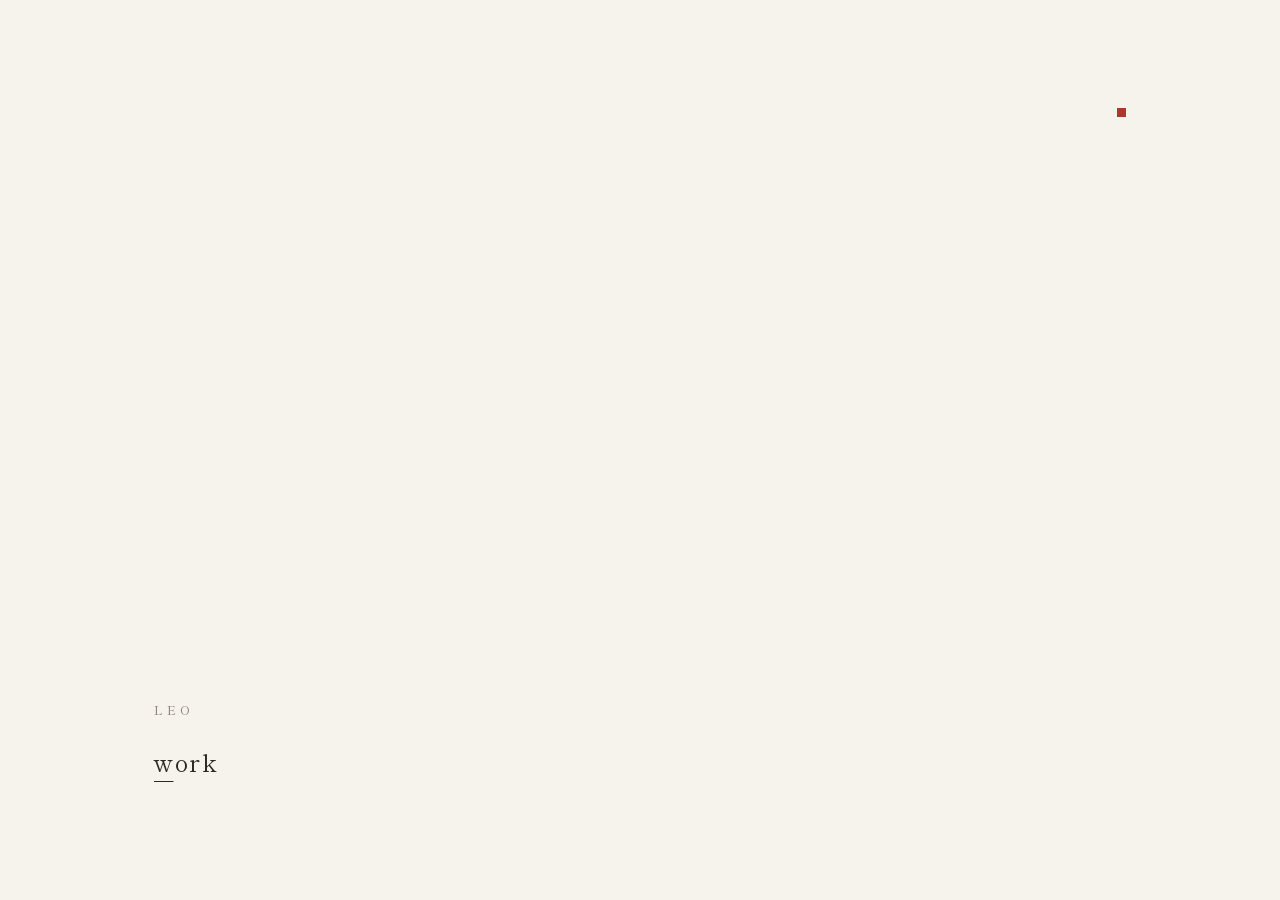
==== index.html @ c6b6a1c6 "Add static index.html for GitHub Pages Plain, standalone version of the homepage design (Main.dc.htm" ====
<!doctype html>
<html lang="en">
<head>
<meta charset="utf-8">
<meta name="viewport" content="width=device-width, initial-scale=1">
<title>leo</title>
<link rel="stylesheet" href="https://fonts.googleapis.com/css2?family=Shippori+Mincho:wght@400;500&display=swap">
<style>
  html, body { margin: 0; height: 100%; }
  body { background: #f6f3ec; color: #2c2925; font-family: 'Shippori Mincho', 'Hiragino Mincho ProN', 'Yu Mincho', Georgia, 'Times New Roman', serif; -webkit-font-smoothing: antialiased; text-rendering: optimizeLegibility; }
  a { color: #2c2925; text-decoration: none; }
  a:hover { color: #a9392c; }
  @keyframes reveal { from { opacity: 0; transform: translateY(8px); } to { opacity: 1; transform: none; } }
  .reveal { animation: reveal 1.8s cubic-bezier(0.2, 0.6, 0.2, 1) both; }
  .reveal-late { animation-delay: 0.5s; }
  .link { position: relative; }
  .link::after { content: ""; position: absolute; left: 0; bottom: -8px; height: 1px; width: 100%; background: currentColor; transform-origin: left; transform: scaleX(0.3); transition: transform 0.9s cubic-bezier(0.2, 0.6, 0.2, 1); }
  .link:hover::after { transform: scaleX(1); }
  @media (prefers-reduced-motion: reduce) { .reveal, .reveal-late { animation: none; } .link::after { transition: none; } }
</style>
</head>
<body>
<div style="position: relative; min-height: 100vh; box-sizing: border-box; display: flex; flex-direction: column; justify-content: flex-end; padding: 0 0 14vh 12vw; background: #f6f3ec;">
  <div class="reveal" style="position: absolute; top: 12vh; right: 12vw; width: 9px; height: 9px; background: #a9392c;"></div>
  <div class="reveal reveal-late" style="display: flex; flex-direction: column; gap: 32px; align-items: flex-start;">
    <p style="margin: 0; font-size: 12px; font-weight: 500; letter-spacing: 0.36em; text-transform: uppercase; color: #8d877d;">leo</p>
    <a class="link" href="https://www.linkedin.com/in/iamleandro-de-paula/" style="font-size: 24px; font-weight: 400; letter-spacing: 0.08em; line-height: 1; display: inline-block; color: #2c2925;">work</a>
  </div>
</div>
</body>
</html>
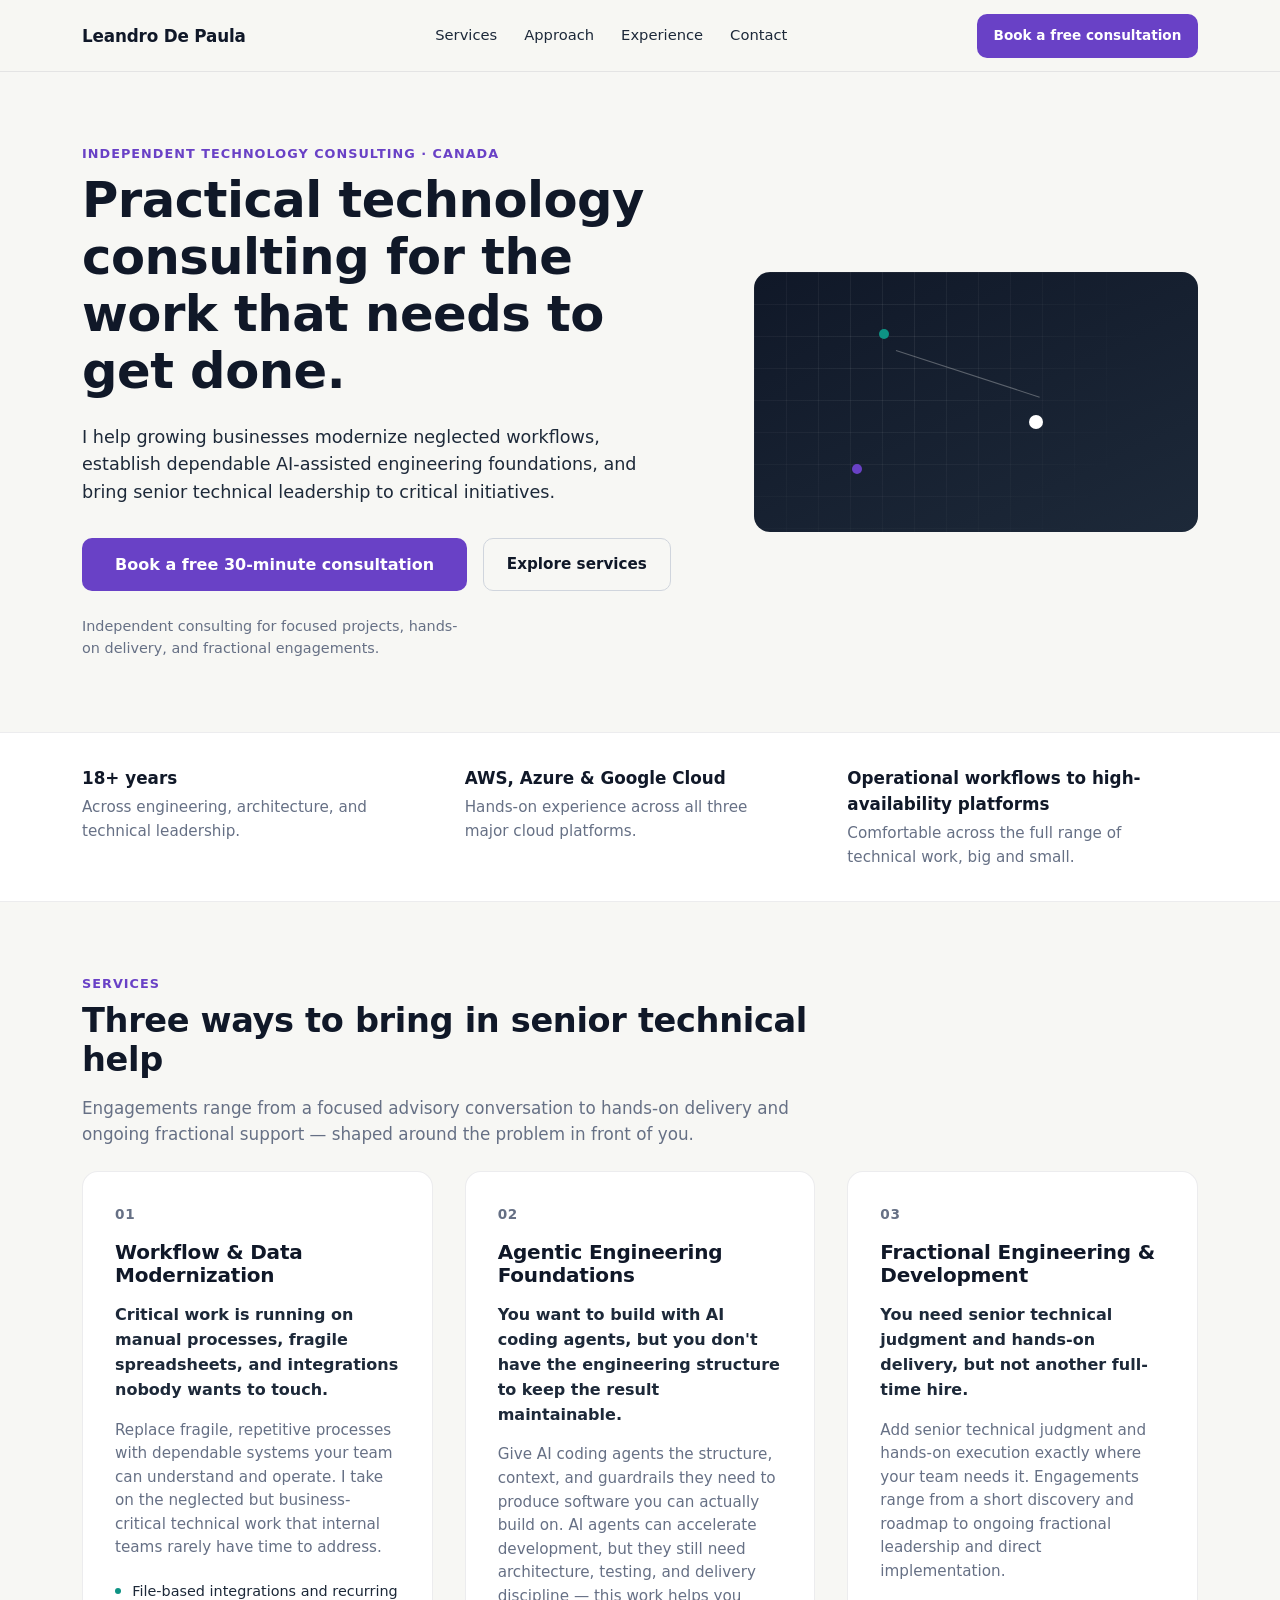
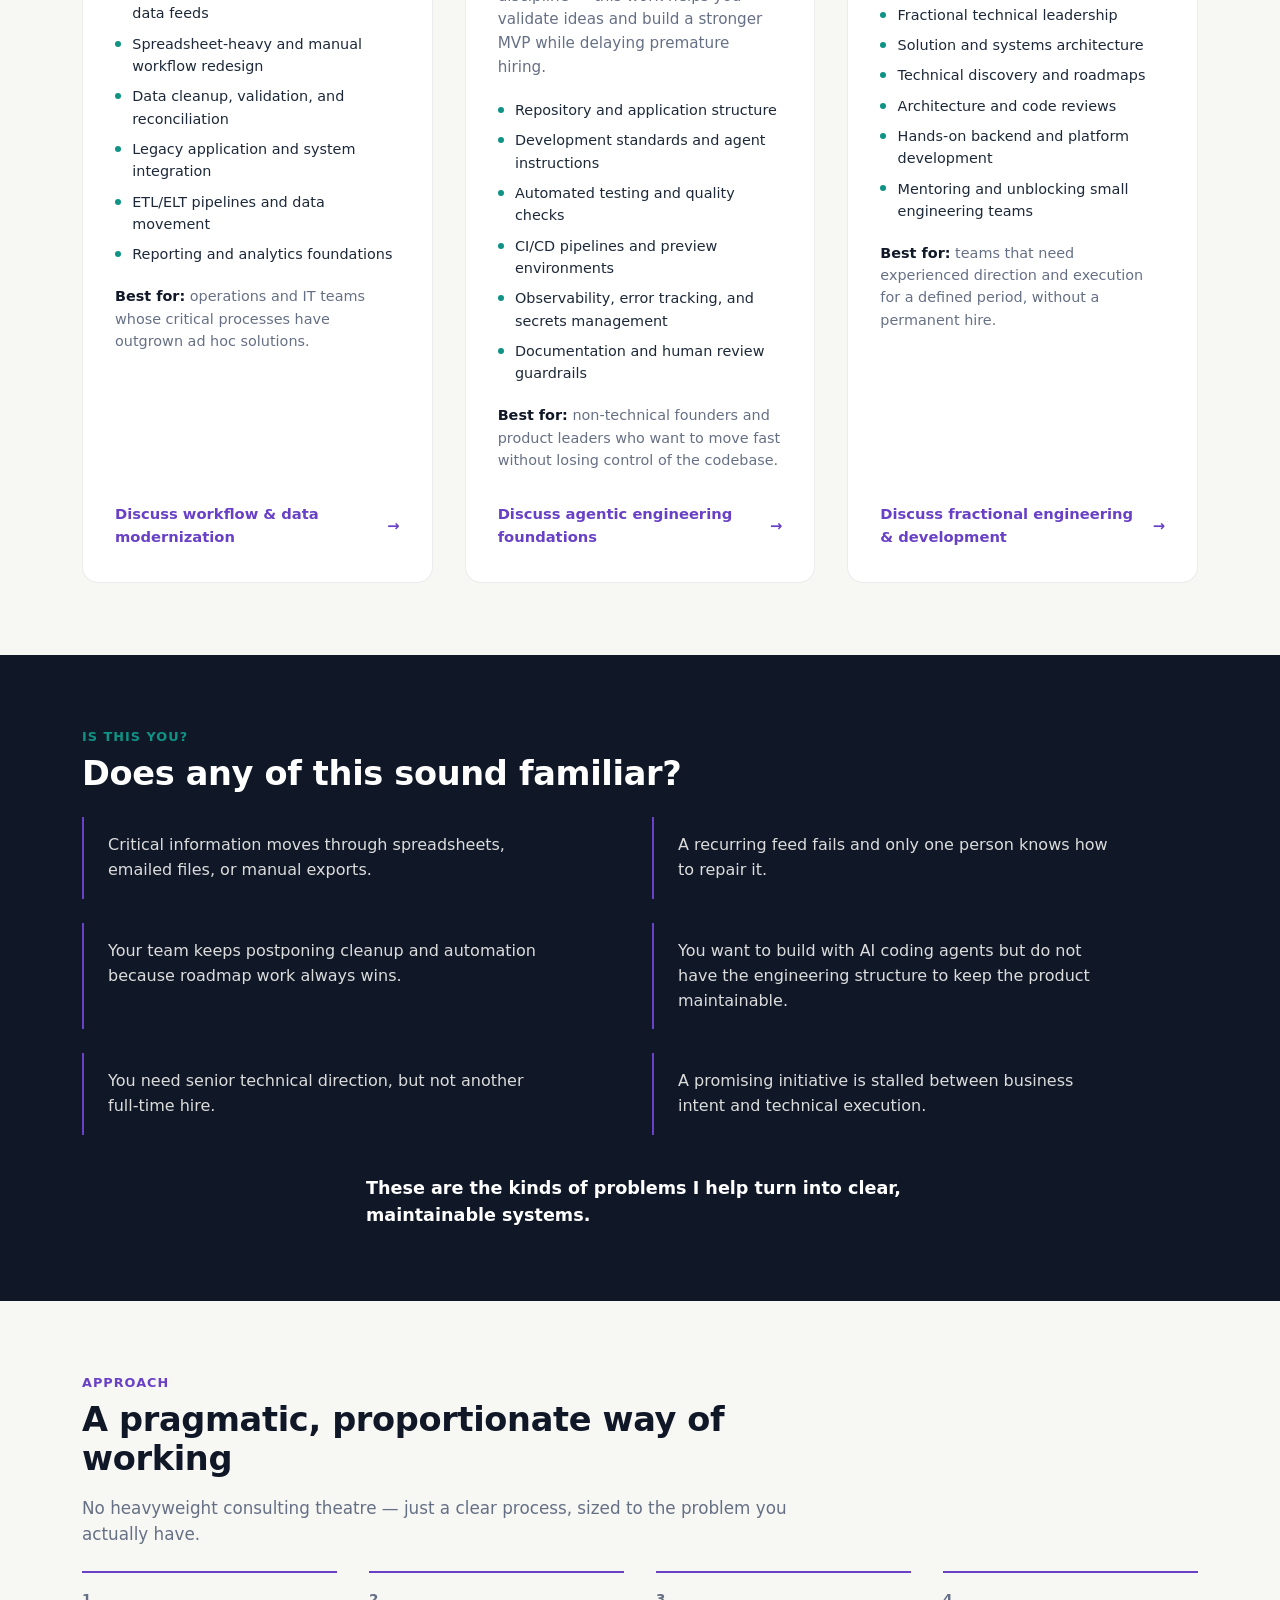
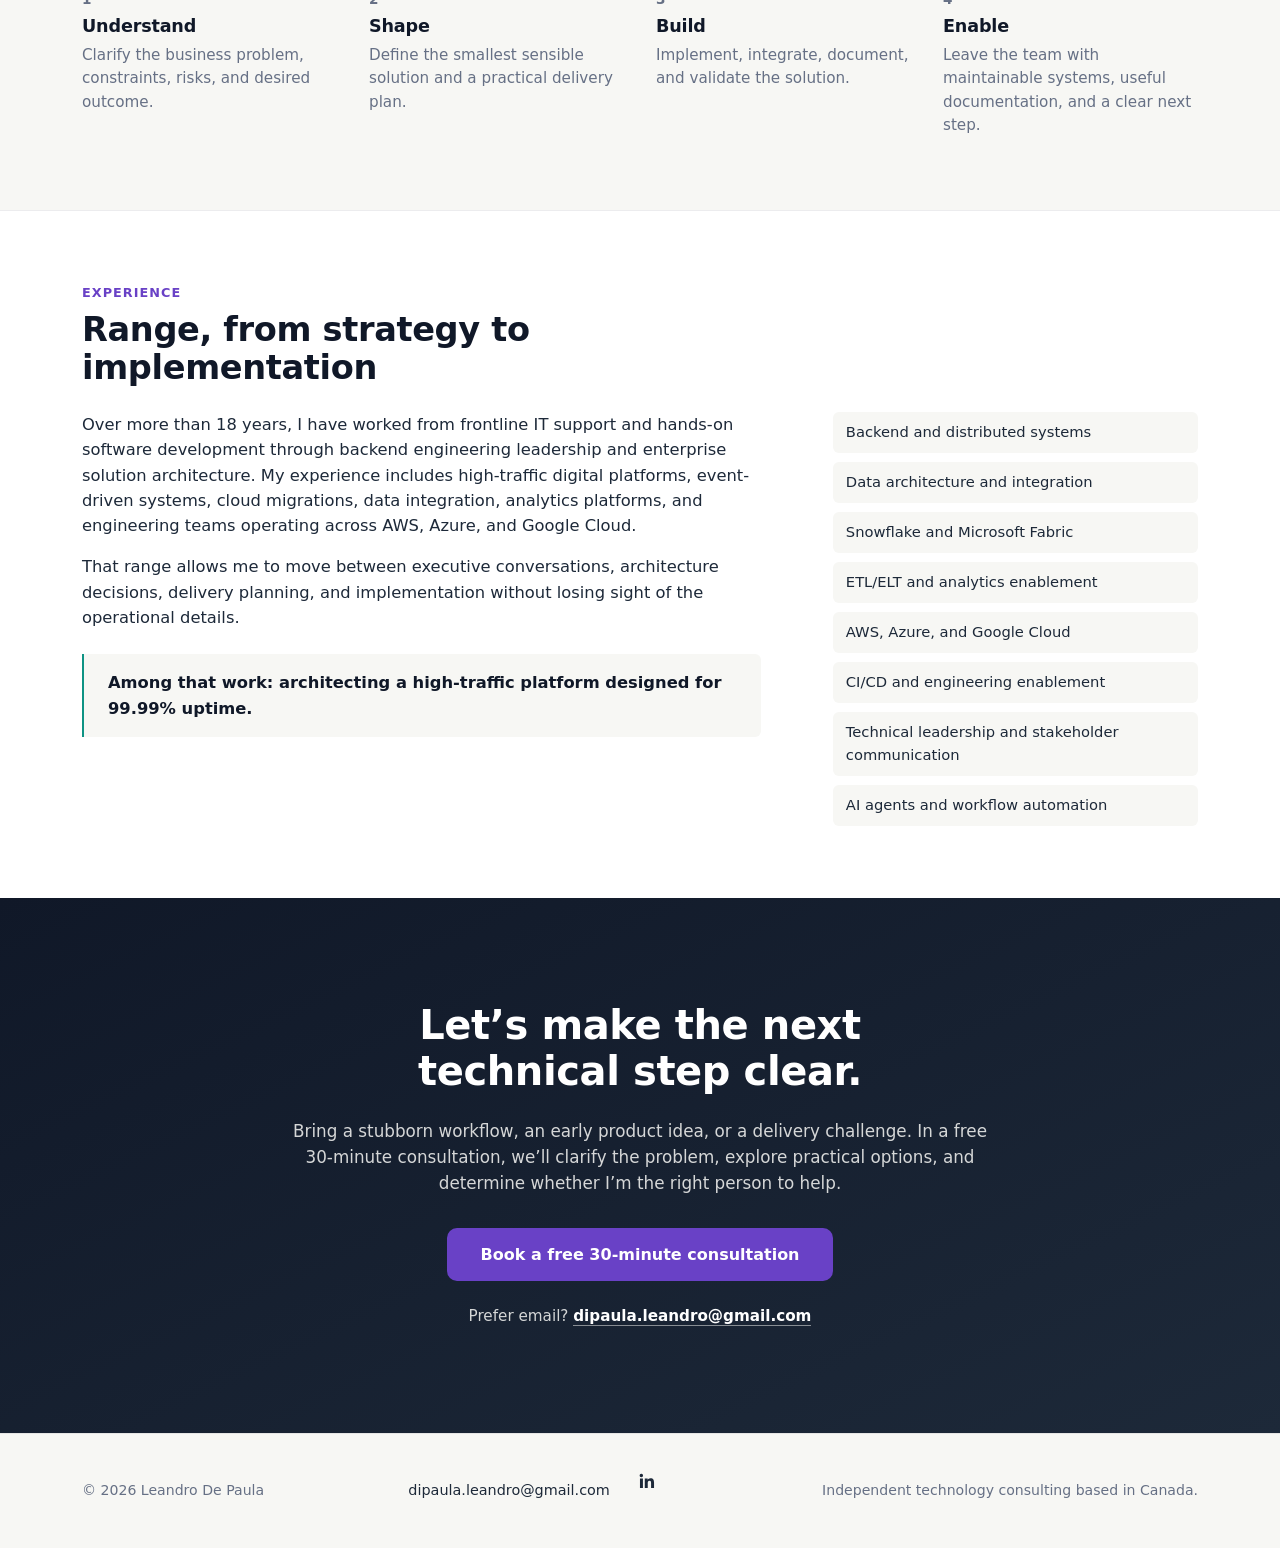
==== commit f32b7bff: "Build consulting website, remove leftover draft files Replace the placeholder homepage with a full s" ====
--- a/index.html
+++ b/index.html
@@ -3,29 +3,391 @@
 <head>
 <meta charset="utf-8">
 <meta name="viewport" content="width=device-width, initial-scale=1">
-<title>leo</title>
-<link rel="stylesheet" href="https://fonts.googleapis.com/css2?family=Shippori+Mincho:wght@400;500&display=swap">
-<style>
-  html, body { margin: 0; height: 100%; }
-  body { background: #f6f3ec; color: #2c2925; font-family: 'Shippori Mincho', 'Hiragino Mincho ProN', 'Yu Mincho', Georgia, 'Times New Roman', serif; -webkit-font-smoothing: antialiased; text-rendering: optimizeLegibility; }
-  a { color: #2c2925; text-decoration: none; }
-  a:hover { color: #a9392c; }
-  @keyframes reveal { from { opacity: 0; transform: translateY(8px); } to { opacity: 1; transform: none; } }
-  .reveal { animation: reveal 1.8s cubic-bezier(0.2, 0.6, 0.2, 1) both; }
-  .reveal-late { animation-delay: 0.5s; }
-  .link { position: relative; }
-  .link::after { content: ""; position: absolute; left: 0; bottom: -8px; height: 1px; width: 100%; background: currentColor; transform-origin: left; transform: scaleX(0.3); transition: transform 0.9s cubic-bezier(0.2, 0.6, 0.2, 1); }
-  .link:hover::after { transform: scaleX(1); }
-  @media (prefers-reduced-motion: reduce) { .reveal, .reveal-late { animation: none; } .link::after { transition: none; } }
-</style>
+<title>Leandro De Paula | Independent Technology Consultant</title>
+<meta name="description" content="Independent technology consulting for workflow modernization, agentic engineering foundations, cloud and data systems, and fractional technical leadership.">
+<meta name="author" content="Leandro De Paula">
+<meta name="color-scheme" content="light">
+<meta name="theme-color" content="#101828">
+
+<!--
+  CANONICAL_URL_PLACEHOLDER: no domain has been assigned to this site yet.
+  Once one is available, add a canonical link tag here:
+  <link rel="canonical" href="[your domain]">
+-->
+
+<!-- Open Graph / social sharing -->
+<meta property="og:type" content="website">
+<meta property="og:title" content="Leandro De Paula | Independent Technology Consultant">
+<meta property="og:description" content="Independent technology consulting for workflow modernization, agentic engineering foundations, cloud and data systems, and fractional technical leadership.">
+<meta property="og:locale" content="en_CA">
+<!--
+  OG_IMAGE_PLACEHOLDER: no social preview image has been created yet.
+  Add a 1200x630 image named og-image.png to the site root, then uncomment:
+  <meta property="og:image" content="og-image.png">
+  <meta property="og:image:alt" content="Leandro De Paula, Independent Technology Consultant">
+-->
+<meta name="twitter:card" content="summary">
+<meta name="twitter:title" content="Leandro De Paula | Independent Technology Consultant">
+<meta name="twitter:description" content="Independent technology consulting for workflow modernization, agentic engineering foundations, cloud and data systems, and fractional technical leadership.">
+
+<!--
+  FAVICON_PLACEHOLDER: the icon below is a minimal inline monogram so the
+  browser tab isn't blank. Replace with real favicon files any time — see
+  README.md "Updating SEO and social-sharing values".
+-->
+<link rel="icon" href="data:image/svg+xml,%3Csvg xmlns='http://www.w3.org/2000/svg' viewBox='0 0 64 64'%3E%3Crect width='64' height='64' rx='12' fill='%23101828'/%3E%3Ctext x='32' y='43' font-family='system-ui,sans-serif' font-size='30' font-weight='600' fill='%23F7F7F4' text-anchor='middle'%3ELD%3C/text%3E%3C/svg%3E">
+
+<link rel="stylesheet" href="styles.css">
+
+<script type="application/ld+json">
+{
+  "@context": "https://schema.org",
+  "@graph": [
+    {
+      "@type": "Person",
+      "@id": "#person",
+      "name": "Leandro De Paula",
+      "jobTitle": "Independent Technology Consultant",
+      "email": "mailto:dipaula.leandro@gmail.com",
+      "sameAs": [
+        "https://www.linkedin.com/in/iamleandro-de-paula/"
+      ],
+      "address": {
+        "@type": "PostalAddress",
+        "addressCountry": "CA"
+      },
+      "knowsAbout": [
+        "Software and backend engineering",
+        "Technical and solution architecture",
+        "Engineering leadership",
+        "Cloud platforms and migrations",
+        "Data architecture and integration",
+        "Analytics and data governance",
+        "High-availability digital platforms",
+        "AI-assisted and agentic engineering"
+      ]
+    },
+    {
+      "@type": "ProfessionalService",
+      "@id": "#service",
+      "name": "Leandro De Paula — Independent Technology Consulting",
+      "description": "Independent technology consulting for workflow modernization, agentic engineering foundations, cloud and data systems, and fractional technical leadership.",
+      "provider": { "@id": "#person" },
+      "areaServed": "CA",
+      "email": "mailto:dipaula.leandro@gmail.com"
+    }
+  ]
+}
+</script>
 </head>
 <body>
-<div style="position: relative; min-height: 100vh; box-sizing: border-box; display: flex; flex-direction: column; justify-content: flex-end; padding: 0 0 14vh 12vw; background: #f6f3ec;">
-  <div class="reveal" style="position: absolute; top: 12vh; right: 12vw; width: 9px; height: 9px; background: #a9392c;"></div>
-  <div class="reveal reveal-late" style="display: flex; flex-direction: column; gap: 32px; align-items: flex-start;">
-    <p style="margin: 0; font-size: 12px; font-weight: 500; letter-spacing: 0.36em; text-transform: uppercase; color: #8d877d;">leo</p>
-    <a class="link" href="https://www.linkedin.com/in/iamleandro-de-paula/" style="font-size: 24px; font-weight: 400; letter-spacing: 0.08em; line-height: 1; display: inline-block; color: #2c2925;">work</a>
+
+<a class="skip-link" href="#main-content">Skip to main content</a>
+
+<header class="site-header">
+  <div class="header-inner">
+    <a class="wordmark" href="#hero">Leandro De Paula</a>
+    <nav class="site-nav" aria-label="Primary">
+      <a href="#services">Services</a>
+      <a href="#approach">Approach</a>
+      <a href="#experience">Experience</a>
+      <a href="#contact">Contact</a>
+    </nav>
+    <!-- BOOKING_URL_PLACEHOLDER: see script.js to set a real scheduling link in one place. -->
+    <a class="btn btn-primary btn-compact header-cta" data-booking-link
+       href="mailto:dipaula.leandro@gmail.com?subject=Free%2030-minute%20consultation">
+      Book a free consultation
+    </a>
   </div>
-</div>
+</header>
+
+<main id="main-content" tabindex="-1">
+
+  <section id="hero" class="hero" aria-labelledby="hero-heading">
+    <div class="hero-inner">
+      <div class="hero-copy">
+        <p class="eyebrow">Independent Technology Consulting &middot; Canada</p>
+        <h1 id="hero-heading">Practical technology consulting for the work that needs to get done.</h1>
+        <p class="hero-lede">
+          I help growing businesses modernize neglected workflows, establish dependable
+          AI-assisted engineering foundations, and bring senior technical leadership to
+          critical initiatives.
+        </p>
+        <div class="hero-actions">
+          <a class="btn btn-primary btn-large" data-booking-link
+             href="mailto:dipaula.leandro@gmail.com?subject=Free%2030-minute%20consultation">
+            Book a free 30-minute consultation
+          </a>
+          <a class="btn btn-secondary" href="#services">Explore services</a>
+        </div>
+        <p class="hero-availability">
+          Independent consulting for focused projects, hands-on delivery, and fractional engagements.
+        </p>
+      </div>
+      <div class="hero-graphic" aria-hidden="true">
+        <div class="hero-graphic-grid"></div>
+        <div class="hero-graphic-node hero-graphic-node--a"></div>
+        <div class="hero-graphic-node hero-graphic-node--b"></div>
+        <div class="hero-graphic-node hero-graphic-node--c"></div>
+        <div class="hero-graphic-line"></div>
+      </div>
+    </div>
+  </section>
+
+  <section id="credibility" class="credibility" aria-label="Professional credibility highlights">
+    <dl class="credibility-list">
+      <div class="credibility-item">
+        <dt>18+ years</dt>
+        <dd>Across engineering, architecture, and technical leadership.</dd>
+      </div>
+      <div class="credibility-item">
+        <dt>AWS, Azure &amp; Google Cloud</dt>
+        <dd>Hands-on experience across all three major cloud platforms.</dd>
+      </div>
+      <div class="credibility-item">
+        <dt>Operational workflows to high-availability platforms</dt>
+        <dd>Comfortable across the full range of technical work, big and small.</dd>
+      </div>
+    </dl>
+  </section>
+
+  <section id="services" class="services" aria-labelledby="services-heading">
+    <div class="section-intro">
+      <p class="eyebrow">Services</p>
+      <h2 id="services-heading">Three ways to bring in senior technical help</h2>
+      <p class="section-lede">
+        Engagements range from a focused advisory conversation to hands-on delivery
+        and ongoing fractional support &mdash; shaped around the problem in front of you.
+      </p>
+    </div>
+
+    <div class="service-grid">
+      <article class="service-card" aria-labelledby="service-1-heading">
+        <p class="service-number">01</p>
+        <h3 id="service-1-heading">Workflow &amp; Data Modernization</h3>
+        <p class="service-problem">
+          Critical work is running on manual processes, fragile spreadsheets, and
+          integrations nobody wants to touch.
+        </p>
+        <p class="service-description">
+          Replace fragile, repetitive processes with dependable systems your team
+          can understand and operate. I take on the neglected but business-critical
+          technical work that internal teams rarely have time to address.
+        </p>
+        <ul class="service-capabilities">
+          <li>File-based integrations and recurring data feeds</li>
+          <li>Spreadsheet-heavy and manual workflow redesign</li>
+          <li>Data cleanup, validation, and reconciliation</li>
+          <li>Legacy application and system integration</li>
+          <li>ETL/ELT pipelines and data movement</li>
+          <li>Reporting and analytics foundations</li>
+        </ul>
+        <p class="service-best-for">
+          <strong>Best for:</strong> operations and IT teams whose critical processes
+          have outgrown ad hoc solutions.
+        </p>
+        <a class="service-link" href="#contact">
+          Discuss workflow &amp; data modernization
+          <span aria-hidden="true">&rarr;</span>
+        </a>
+      </article>
+
+      <article class="service-card" aria-labelledby="service-2-heading">
+        <p class="service-number">02</p>
+        <h3 id="service-2-heading">Agentic Engineering Foundations</h3>
+        <p class="service-problem">
+          You want to build with AI coding agents, but you don't have the engineering
+          structure to keep the result maintainable.
+        </p>
+        <p class="service-description">
+          Give AI coding agents the structure, context, and guardrails they need to
+          produce software you can actually build on. AI agents can accelerate
+          development, but they still need architecture, testing, and delivery
+          discipline &mdash; this work helps you validate ideas and build a stronger MVP
+          while delaying premature hiring.
+        </p>
+        <ul class="service-capabilities">
+          <li>Repository and application structure</li>
+          <li>Development standards and agent instructions</li>
+          <li>Automated testing and quality checks</li>
+          <li>CI/CD pipelines and preview environments</li>
+          <li>Observability, error tracking, and secrets management</li>
+          <li>Documentation and human review guardrails</li>
+        </ul>
+        <p class="service-best-for">
+          <strong>Best for:</strong> non-technical founders and product leaders who
+          want to move fast without losing control of the codebase.
+        </p>
+        <a class="service-link" href="#contact">
+          Discuss agentic engineering foundations
+          <span aria-hidden="true">&rarr;</span>
+        </a>
+      </article>
+
+      <article class="service-card" aria-labelledby="service-3-heading">
+        <p class="service-number">03</p>
+        <h3 id="service-3-heading">Fractional Engineering &amp; Development</h3>
+        <p class="service-problem">
+          You need senior technical judgment and hands-on delivery, but not another
+          full-time hire.
+        </p>
+        <p class="service-description">
+          Add senior technical judgment and hands-on execution exactly where your
+          team needs it. Engagements range from a short discovery and roadmap to
+          ongoing fractional leadership and direct implementation.
+        </p>
+        <ul class="service-capabilities">
+          <li>Fractional technical leadership</li>
+          <li>Solution and systems architecture</li>
+          <li>Technical discovery and roadmaps</li>
+          <li>Architecture and code reviews</li>
+          <li>Hands-on backend and platform development</li>
+          <li>Mentoring and unblocking small engineering teams</li>
+        </ul>
+        <p class="service-best-for">
+          <strong>Best for:</strong> teams that need experienced direction and
+          execution for a defined period, without a permanent hire.
+        </p>
+        <a class="service-link" href="#contact">
+          Discuss fractional engineering &amp; development
+          <span aria-hidden="true">&rarr;</span>
+        </a>
+      </article>
+    </div>
+  </section>
+
+  <section id="problems" class="problems" aria-labelledby="problems-heading">
+    <div class="section-intro">
+      <p class="eyebrow">Is this you?</p>
+      <h2 id="problems-heading">Does any of this sound familiar?</h2>
+    </div>
+    <ul class="problems-list">
+      <li>Critical information moves through spreadsheets, emailed files, or manual exports.</li>
+      <li>A recurring feed fails and only one person knows how to repair it.</li>
+      <li>Your team keeps postponing cleanup and automation because roadmap work always wins.</li>
+      <li>You want to build with AI coding agents but do not have the engineering structure to keep the product maintainable.</li>
+      <li>You need senior technical direction, but not another full-time hire.</li>
+      <li>A promising initiative is stalled between business intent and technical execution.</li>
+    </ul>
+    <p class="problems-closer">
+      These are the kinds of problems I help turn into clear, maintainable systems.
+    </p>
+  </section>
+
+  <section id="approach" class="approach" aria-labelledby="approach-heading">
+    <div class="section-intro">
+      <p class="eyebrow">Approach</p>
+      <h2 id="approach-heading">A pragmatic, proportionate way of working</h2>
+      <p class="section-lede">
+        No heavyweight consulting theatre &mdash; just a clear process, sized to the
+        problem you actually have.
+      </p>
+    </div>
+    <ol class="approach-steps">
+      <li class="approach-step">
+        <span class="approach-step-number" aria-hidden="true">1</span>
+        <h3>Understand</h3>
+        <p>Clarify the business problem, constraints, risks, and desired outcome.</p>
+      </li>
+      <li class="approach-step">
+        <span class="approach-step-number" aria-hidden="true">2</span>
+        <h3>Shape</h3>
+        <p>Define the smallest sensible solution and a practical delivery plan.</p>
+      </li>
+      <li class="approach-step">
+        <span class="approach-step-number" aria-hidden="true">3</span>
+        <h3>Build</h3>
+        <p>Implement, integrate, document, and validate the solution.</p>
+      </li>
+      <li class="approach-step">
+        <span class="approach-step-number" aria-hidden="true">4</span>
+        <h3>Enable</h3>
+        <p>Leave the team with maintainable systems, useful documentation, and a clear next step.</p>
+      </li>
+    </ol>
+  </section>
+
+  <section id="experience" class="experience" aria-labelledby="experience-heading">
+    <div class="section-intro">
+      <p class="eyebrow">Experience</p>
+      <h2 id="experience-heading">Range, from strategy to implementation</h2>
+    </div>
+    <div class="experience-body">
+      <div class="experience-narrative">
+        <p>
+          Over more than 18 years, I have worked from frontline IT support and
+          hands-on software development through backend engineering leadership and
+          enterprise solution architecture. My experience includes high-traffic
+          digital platforms, event-driven systems, cloud migrations, data
+          integration, analytics platforms, and engineering teams operating across
+          AWS, Azure, and Google Cloud.
+        </p>
+        <p>
+          That range allows me to move between executive conversations, architecture
+          decisions, delivery planning, and implementation without losing sight of
+          the operational details.
+        </p>
+        <p class="experience-proof">
+          Among that work: architecting a high-traffic platform designed for
+          99.99% uptime.
+        </p>
+      </div>
+      <ul class="experience-capabilities">
+        <li>Backend and distributed systems</li>
+        <li>Data architecture and integration</li>
+        <li>Snowflake and Microsoft Fabric</li>
+        <li>ETL/ELT and analytics enablement</li>
+        <li>AWS, Azure, and Google Cloud</li>
+        <li>CI/CD and engineering enablement</li>
+        <li>Technical leadership and stakeholder communication</li>
+        <li>AI agents and workflow automation</li>
+      </ul>
+    </div>
+  </section>
+
+  <section id="contact" class="contact-cta" aria-labelledby="contact-heading">
+    <div class="contact-cta-inner">
+      <h2 id="contact-heading">Let&rsquo;s make the next technical step clear.</h2>
+      <p>
+        Bring a stubborn workflow, an early product idea, or a delivery challenge.
+        In a free 30-minute consultation, we&rsquo;ll clarify the problem, explore
+        practical options, and determine whether I&rsquo;m the right person to help.
+      </p>
+      <!-- BOOKING_URL_PLACEHOLDER: see script.js to set a real scheduling link in one place. -->
+      <a class="btn btn-primary btn-large" data-booking-link
+         href="mailto:dipaula.leandro@gmail.com?subject=Free%2030-minute%20consultation">
+        Book a free 30-minute consultation
+      </a>
+      <p class="contact-alt">
+        Prefer email?
+        <a href="mailto:dipaula.leandro@gmail.com">dipaula.leandro@gmail.com</a>
+      </p>
+    </div>
+  </section>
+
+</main>
+
+<footer class="site-footer">
+  <div class="footer-inner">
+    <p class="footer-copyright">&copy; <span id="current-year">2026</span> Leandro De Paula</p>
+    <ul class="footer-links">
+      <li>
+        <a href="mailto:dipaula.leandro@gmail.com">dipaula.leandro@gmail.com</a>
+      </li>
+      <li>
+        <a class="icon-link" href="https://www.linkedin.com/in/iamleandro-de-paula/"
+           aria-label="Leandro De Paula on LinkedIn (opens in a new tab)"
+           target="_blank" rel="noopener noreferrer">
+          <svg viewBox="0 0 24 24" width="20" height="20" aria-hidden="true" focusable="false">
+            <path fill="currentColor" d="M20.45 20.45h-3.56v-5.57c0-1.33-.02-3.04-1.85-3.04-1.86 0-2.15 1.45-2.15 2.94v5.67H9.34V9h3.41v1.56h.05c.48-.9 1.64-1.85 3.38-1.85 3.6 0 4.27 2.37 4.27 5.46v6.28zM5.34 7.43a2.07 2.07 0 1 1 0-4.13 2.07 2.07 0 0 1 0 4.13zM7.12 20.45H3.56V9h3.56v11.45z"/>
+          </svg>
+        </a>
+      </li>
+    </ul>
+    <p class="footer-statement">Independent technology consulting based in Canada.</p>
+  </div>
+</footer>
+
+<script src="script.js"></script>
 </body>
 </html>
--- a/styles.css
+++ b/styles.css
@@ -0,0 +1,845 @@
+/* ==========================================================================
+   Leandro De Paula — Independent Technology Consulting
+   Minimalist, semantic, dependency-free stylesheet.
+   ========================================================================== */
+
+:root {
+  --color-ink: #101828;
+  --color-charcoal: #1d2939;
+  --color-offwhite: #f7f7f4;
+  --color-white: #ffffff;
+  --color-gray: #667085;
+  --color-gray-light: #d0d5dd;
+  --color-accent: #6941c6;
+  --color-accent-dark: #4a2e94;
+  --color-teal: #0e9384;
+
+  --font-sans: system-ui, -apple-system, BlinkMacSystemFont, "Segoe UI", sans-serif;
+
+  --max-width: 1180px;
+  --content-measure: 68ch;
+
+  --radius-sm: 6px;
+  --radius-md: 10px;
+  --radius-lg: 16px;
+
+  --space-1: 0.5rem;
+  --space-2: 1rem;
+  --space-3: 1.5rem;
+  --space-4: 2rem;
+  --space-5: 3rem;
+  --space-6: 4.5rem;
+  --space-7: 6.5rem;
+
+  --shadow-sm: 0 1px 2px rgba(16, 24, 40, 0.06);
+  --shadow-md: 0 8px 24px rgba(16, 24, 40, 0.08);
+
+  --transition-fast: 150ms ease;
+  --transition-base: 240ms cubic-bezier(0.2, 0.6, 0.2, 1);
+}
+
+/* --------------------------------------------------------------------------
+   Reset & base
+   -------------------------------------------------------------------------- */
+
+*,
+*::before,
+*::after {
+  box-sizing: border-box;
+}
+
+html {
+  -webkit-text-size-adjust: 100%;
+}
+
+body {
+  margin: 0;
+  background: var(--color-offwhite);
+  color: var(--color-ink);
+  font-family: var(--font-sans);
+  line-height: 1.55;
+  -webkit-font-smoothing: antialiased;
+  text-rendering: optimizeLegibility;
+  overflow-x: hidden;
+}
+
+h1, h2, h3, h4 {
+  margin: 0;
+  font-weight: 600;
+  line-height: 1.15;
+  letter-spacing: -0.01em;
+  color: var(--color-ink);
+}
+
+p {
+  margin: 0;
+}
+
+ul, ol, dl {
+  margin: 0;
+  padding: 0;
+  list-style: none;
+}
+
+dd {
+  margin: 0;
+}
+
+img, svg {
+  display: block;
+  max-width: 100%;
+}
+
+a {
+  color: inherit;
+  text-decoration: none;
+}
+
+button {
+  font: inherit;
+}
+
+/* --------------------------------------------------------------------------
+   Accessibility helpers
+   -------------------------------------------------------------------------- */
+
+.skip-link {
+  position: absolute;
+  top: -100%;
+  left: var(--space-2);
+  z-index: 100;
+  background: var(--color-ink);
+  color: var(--color-white);
+  padding: 0.75em 1.25em;
+  border-radius: var(--radius-sm);
+  font-weight: 600;
+  transition: top var(--transition-fast);
+}
+
+.skip-link:focus {
+  top: var(--space-2);
+}
+
+:focus-visible {
+  outline: 2px solid var(--color-accent);
+  outline-offset: 3px;
+  border-radius: var(--radius-sm);
+}
+
+main:focus {
+  outline: none;
+}
+
+@media (prefers-reduced-motion: reduce) {
+  *,
+  *::before,
+  *::after {
+    animation-duration: 0.01ms !important;
+    animation-iteration-count: 1 !important;
+    transition-duration: 0.01ms !important;
+    scroll-behavior: auto !important;
+  }
+}
+
+@media (prefers-reduced-motion: no-preference) {
+  html {
+    scroll-behavior: smooth;
+  }
+}
+
+/* --------------------------------------------------------------------------
+   Layout helpers
+   -------------------------------------------------------------------------- */
+
+.header-inner,
+.hero-inner,
+.credibility-list,
+.section-intro,
+.service-grid,
+.problems-list,
+.problems-closer,
+.approach-steps,
+.experience-body,
+.contact-cta-inner,
+.footer-inner {
+  width: 100%;
+  max-width: var(--max-width);
+  margin-inline: auto;
+  padding-inline: var(--space-2);
+}
+
+@media (min-width: 640px) {
+  .header-inner,
+  .hero-inner,
+  .credibility-list,
+  .section-intro,
+  .service-grid,
+  .problems-list,
+  .problems-closer,
+  .approach-steps,
+  .experience-body,
+  .contact-cta-inner,
+  .footer-inner {
+    padding-inline: var(--space-4);
+  }
+}
+
+.eyebrow {
+  margin: 0 0 var(--space-1);
+  font-size: 0.8rem;
+  font-weight: 600;
+  letter-spacing: 0.08em;
+  text-transform: uppercase;
+  color: var(--color-accent);
+}
+
+.section-intro {
+  padding-top: var(--space-6);
+  padding-bottom: var(--space-3);
+}
+
+.section-intro h2 {
+  font-size: clamp(1.5rem, 1.2rem + 1.2vw, 2.1rem);
+  max-width: 32ch;
+}
+
+.section-lede {
+  margin-top: var(--space-2);
+  max-width: var(--content-measure);
+  color: var(--color-gray);
+  font-size: 1.05rem;
+}
+
+/* --------------------------------------------------------------------------
+   Buttons & links
+   -------------------------------------------------------------------------- */
+
+.btn {
+  display: inline-flex;
+  align-items: center;
+  justify-content: center;
+  gap: 0.5em;
+  padding: 0.85em 1.5em;
+  border-radius: var(--radius-md);
+  font-weight: 600;
+  font-size: 0.95rem;
+  line-height: 1.2;
+  border: 1px solid transparent;
+  cursor: pointer;
+  transition: background-color var(--transition-fast), border-color var(--transition-fast), color var(--transition-fast), transform var(--transition-fast);
+  min-height: 44px;
+}
+
+.btn-primary {
+  background: var(--color-accent);
+  color: var(--color-white);
+}
+
+.btn-primary:hover {
+  background: var(--color-accent-dark);
+}
+
+.btn-secondary {
+  background: transparent;
+  color: var(--color-ink);
+  border-color: var(--color-gray-light);
+}
+
+.btn-secondary:hover {
+  border-color: var(--color-ink);
+  background: rgba(16, 24, 40, 0.04);
+}
+
+.btn-large {
+  padding: 1em 2em;
+  font-size: 1rem;
+}
+
+.btn-compact {
+  padding: 0.65em 1.15em;
+  font-size: 0.85rem;
+}
+
+.btn:active {
+  transform: translateY(1px);
+}
+
+/* --------------------------------------------------------------------------
+   Header
+   -------------------------------------------------------------------------- */
+
+.site-header {
+  position: sticky;
+  top: 0;
+  z-index: 50;
+  background: rgba(247, 247, 244, 0.92);
+  backdrop-filter: saturate(160%) blur(8px);
+  border-bottom: 1px solid rgba(16, 24, 40, 0.08);
+}
+
+.header-inner {
+  display: flex;
+  flex-wrap: wrap;
+  align-items: center;
+  justify-content: space-between;
+  gap: var(--space-2);
+  padding-block: 0.85rem;
+}
+
+.wordmark {
+  font-weight: 700;
+  font-size: 1.05rem;
+  letter-spacing: -0.01em;
+  color: var(--color-ink);
+  white-space: nowrap;
+}
+
+.site-nav {
+  display: flex;
+  flex-wrap: wrap;
+  gap: var(--space-3);
+  order: 3;
+  width: 100%;
+  padding-top: 0.25rem;
+}
+
+.site-nav a {
+  display: inline-block;
+  font-size: 0.92rem;
+  font-weight: 500;
+  color: var(--color-charcoal);
+  padding: 0.6em 0.1em;
+  border-bottom: 1px solid transparent;
+  transition: border-color var(--transition-fast), color var(--transition-fast);
+}
+
+.site-nav a:hover {
+  color: var(--color-accent);
+  border-color: currentColor;
+}
+
+.header-cta {
+  order: 2;
+  white-space: nowrap;
+}
+
+@media (min-width: 780px) {
+  .header-inner {
+    flex-wrap: nowrap;
+  }
+
+  .site-nav {
+    order: 2;
+    width: auto;
+    padding-top: 0;
+  }
+
+  .header-cta {
+    order: 3;
+  }
+}
+
+/* --------------------------------------------------------------------------
+   Hero
+   -------------------------------------------------------------------------- */
+
+.hero {
+  padding-top: var(--space-6);
+  padding-bottom: var(--space-6);
+  position: relative;
+}
+
+.hero-inner {
+  display: grid;
+  gap: var(--space-5);
+  align-items: center;
+}
+
+@media (min-width: 960px) {
+  .hero-inner {
+    grid-template-columns: minmax(0, 1.15fr) minmax(0, 0.85fr);
+    gap: var(--space-6);
+  }
+}
+
+.hero-copy h1 {
+  font-size: clamp(2rem, 1.55rem + 2vw, 3.1rem);
+  max-width: 18ch;
+}
+
+.hero-lede {
+  margin-top: var(--space-3);
+  max-width: var(--content-measure);
+  font-size: 1.1rem;
+  color: var(--color-charcoal);
+}
+
+.hero-actions {
+  display: flex;
+  flex-wrap: wrap;
+  gap: var(--space-2);
+  margin-top: var(--space-4);
+}
+
+.hero-availability {
+  margin-top: var(--space-3);
+  font-size: 0.9rem;
+  color: var(--color-gray);
+  max-width: 42ch;
+}
+
+.hero-graphic {
+  position: relative;
+  min-height: 260px;
+  border-radius: var(--radius-lg);
+  background: linear-gradient(155deg, var(--color-ink) 0%, var(--color-charcoal) 100%);
+  overflow: hidden;
+}
+
+.hero-graphic-grid {
+  position: absolute;
+  inset: 0;
+  background-image:
+    linear-gradient(rgba(247, 247, 244, 0.08) 1px, transparent 1px),
+    linear-gradient(90deg, rgba(247, 247, 244, 0.08) 1px, transparent 1px);
+  background-size: 32px 32px;
+  mask-image: radial-gradient(circle at 30% 30%, black, transparent 75%);
+}
+
+.hero-graphic-node {
+  position: absolute;
+  width: 10px;
+  height: 10px;
+  border-radius: 50%;
+  background: var(--color-teal);
+}
+
+.hero-graphic-node--a {
+  top: 22%;
+  left: 28%;
+  background: var(--color-teal);
+}
+
+.hero-graphic-node--b {
+  top: 55%;
+  left: 62%;
+  width: 14px;
+  height: 14px;
+  background: var(--color-white);
+}
+
+.hero-graphic-node--c {
+  top: 74%;
+  left: 22%;
+  background: var(--color-accent);
+}
+
+.hero-graphic-line {
+  position: absolute;
+  top: 30%;
+  left: 32%;
+  width: 34%;
+  height: 1px;
+  background: rgba(247, 247, 244, 0.3);
+  transform: rotate(18deg);
+  transform-origin: left center;
+}
+
+/* --------------------------------------------------------------------------
+   Credibility strip
+   -------------------------------------------------------------------------- */
+
+.credibility {
+  border-top: 1px solid rgba(16, 24, 40, 0.08);
+  border-bottom: 1px solid rgba(16, 24, 40, 0.08);
+  background: var(--color-white);
+}
+
+.credibility-list {
+  display: grid;
+  gap: var(--space-4);
+  padding-block: var(--space-4);
+}
+
+@media (min-width: 780px) {
+  .credibility-list {
+    grid-template-columns: repeat(3, 1fr);
+  }
+}
+
+.credibility-item dt {
+  font-size: 1.05rem;
+  font-weight: 700;
+  color: var(--color-ink);
+}
+
+.credibility-item dd {
+  margin-top: 0.35em;
+  color: var(--color-gray);
+  font-size: 0.95rem;
+  max-width: 34ch;
+}
+
+/* --------------------------------------------------------------------------
+   Services
+   -------------------------------------------------------------------------- */
+
+.service-grid {
+  display: grid;
+  gap: var(--space-4);
+  padding-bottom: var(--space-6);
+}
+
+@media (min-width: 780px) {
+  .service-grid {
+    grid-template-columns: repeat(3, 1fr);
+  }
+}
+
+.service-card {
+  background: var(--color-white);
+  border: 1px solid rgba(16, 24, 40, 0.08);
+  border-radius: var(--radius-lg);
+  padding: var(--space-4);
+  display: flex;
+  flex-direction: column;
+  gap: var(--space-2);
+}
+
+.service-number {
+  font-size: 0.85rem;
+  font-weight: 700;
+  color: var(--color-gray);
+  letter-spacing: 0.05em;
+}
+
+.service-card h3 {
+  font-size: 1.25rem;
+}
+
+.service-problem {
+  font-weight: 600;
+  color: var(--color-charcoal);
+}
+
+.service-description {
+  color: var(--color-gray);
+  font-size: 0.95rem;
+}
+
+.service-capabilities {
+  display: flex;
+  flex-direction: column;
+  gap: 0.5em;
+  margin-top: 0.25em;
+}
+
+.service-capabilities li {
+  font-size: 0.9rem;
+  padding-left: 1.2em;
+  position: relative;
+  color: var(--color-charcoal);
+}
+
+.service-capabilities li::before {
+  content: "";
+  position: absolute;
+  left: 0;
+  top: 0.55em;
+  width: 6px;
+  height: 6px;
+  border-radius: 50%;
+  background: var(--color-teal);
+}
+
+.service-best-for {
+  font-size: 0.9rem;
+  color: var(--color-gray);
+  margin-top: 0.25em;
+}
+
+.service-best-for strong {
+  color: var(--color-ink);
+}
+
+.service-link {
+  margin-top: auto;
+  padding-top: var(--space-2);
+  font-weight: 600;
+  font-size: 0.92rem;
+  color: var(--color-accent);
+  display: inline-flex;
+  align-items: center;
+  gap: 0.4em;
+  border-bottom: 1px solid transparent;
+  align-self: flex-start;
+  transition: border-color var(--transition-fast), gap var(--transition-fast);
+}
+
+.service-link:hover {
+  border-color: currentColor;
+}
+
+/* --------------------------------------------------------------------------
+   Problems
+   -------------------------------------------------------------------------- */
+
+.problems {
+  background: var(--color-ink);
+  color: var(--color-offwhite);
+}
+
+.problems .eyebrow {
+  color: var(--color-teal);
+}
+
+.problems .section-intro h2 {
+  color: var(--color-white);
+}
+
+.problems-list {
+  display: grid;
+  gap: var(--space-2);
+  padding-bottom: var(--space-3);
+}
+
+@media (min-width: 780px) {
+  .problems-list {
+    grid-template-columns: repeat(2, 1fr);
+    gap: var(--space-3);
+  }
+}
+
+.problems-list li {
+  padding: var(--space-2) 0 var(--space-2) var(--space-3);
+  border-left: 2px solid var(--color-accent);
+  font-size: 1rem;
+  color: rgba(247, 247, 244, 0.88);
+  max-width: 46ch;
+}
+
+.problems-closer {
+  padding-top: var(--space-2);
+  padding-bottom: var(--space-6);
+  font-size: 1.1rem;
+  font-weight: 600;
+  max-width: 50ch;
+  color: var(--color-white);
+}
+
+/* --------------------------------------------------------------------------
+   Approach
+   -------------------------------------------------------------------------- */
+
+.approach-steps {
+  display: grid;
+  gap: var(--space-4);
+  padding-bottom: var(--space-6);
+  counter-reset: step;
+}
+
+@media (min-width: 780px) {
+  .approach-steps {
+    grid-template-columns: repeat(4, 1fr);
+  }
+}
+
+.approach-step {
+  border-top: 2px solid var(--color-accent);
+  padding-top: var(--space-2);
+}
+
+.approach-step-number {
+  display: block;
+  font-size: 0.85rem;
+  font-weight: 700;
+  color: var(--color-gray);
+  margin-bottom: 0.5em;
+}
+
+.approach-step h3 {
+  font-size: 1.1rem;
+  margin-bottom: 0.4em;
+}
+
+.approach-step p {
+  color: var(--color-gray);
+  font-size: 0.95rem;
+}
+
+/* --------------------------------------------------------------------------
+   Experience
+   -------------------------------------------------------------------------- */
+
+.experience {
+  background: var(--color-white);
+  border-top: 1px solid rgba(16, 24, 40, 0.08);
+}
+
+.experience-body {
+  display: grid;
+  gap: var(--space-4);
+  padding-bottom: var(--space-6);
+}
+
+@media (min-width: 900px) {
+  .experience-body {
+    grid-template-columns: minmax(0, 1.3fr) minmax(0, 0.7fr);
+    gap: var(--space-6);
+  }
+}
+
+.experience-narrative p {
+  max-width: var(--content-measure);
+  color: var(--color-charcoal);
+  font-size: 1.02rem;
+}
+
+.experience-narrative p + p {
+  margin-top: var(--space-2);
+}
+
+.experience-narrative .experience-proof {
+  margin-top: var(--space-3);
+  padding: var(--space-2) var(--space-3);
+  border-left: 2px solid var(--color-teal);
+  background: var(--color-offwhite);
+  font-weight: 600;
+  color: var(--color-ink);
+  border-radius: 0 var(--radius-sm) var(--radius-sm) 0;
+}
+
+.experience-capabilities {
+  display: grid;
+  gap: 0.6em;
+  align-content: start;
+}
+
+.experience-capabilities li {
+  font-size: 0.92rem;
+  padding: 0.6em 0.9em;
+  background: var(--color-offwhite);
+  border-radius: var(--radius-sm);
+  color: var(--color-charcoal);
+}
+
+/* --------------------------------------------------------------------------
+   Contact CTA
+   -------------------------------------------------------------------------- */
+
+.contact-cta {
+  background: linear-gradient(155deg, var(--color-ink) 0%, var(--color-charcoal) 100%);
+  color: var(--color-white);
+}
+
+.contact-cta-inner {
+  padding-block: var(--space-7);
+  text-align: center;
+  display: flex;
+  flex-direction: column;
+  align-items: center;
+}
+
+.contact-cta h2 {
+  color: var(--color-white);
+  font-size: clamp(1.75rem, 1.4rem + 1.4vw, 2.5rem);
+  max-width: 22ch;
+}
+
+.contact-cta p {
+  margin-top: var(--space-3);
+  max-width: var(--content-measure);
+  color: rgba(247, 247, 244, 0.85);
+  font-size: 1.05rem;
+}
+
+.contact-cta .btn-primary {
+  margin-top: var(--space-4);
+}
+
+.contact-cta .contact-alt {
+  margin-top: var(--space-3);
+  font-size: 0.95rem;
+  color: rgba(247, 247, 244, 0.85);
+}
+
+.contact-alt a {
+  color: var(--color-white);
+  font-weight: 600;
+  border-bottom: 1px solid rgba(247, 247, 244, 0.5);
+}
+
+.contact-alt a:hover {
+  border-color: var(--color-white);
+}
+
+/* --------------------------------------------------------------------------
+   Footer
+   -------------------------------------------------------------------------- */
+
+.site-footer {
+  background: var(--color-offwhite);
+  border-top: 1px solid rgba(16, 24, 40, 0.08);
+}
+
+.footer-inner {
+  padding-block: var(--space-4);
+  display: flex;
+  flex-wrap: wrap;
+  align-items: center;
+  justify-content: space-between;
+  gap: var(--space-2);
+}
+
+.footer-copyright,
+.footer-statement {
+  font-size: 0.88rem;
+  color: var(--color-gray);
+}
+
+.footer-links {
+  display: flex;
+  align-items: center;
+  gap: var(--space-3);
+  font-size: 0.9rem;
+}
+
+.footer-links a {
+  display: inline-block;
+  padding: 0.4em 0.1em;
+  color: var(--color-charcoal);
+  border-bottom: 1px solid transparent;
+  transition: border-color var(--transition-fast), color var(--transition-fast);
+}
+
+.footer-links a:hover {
+  color: var(--color-accent);
+  border-color: currentColor;
+}
+
+.icon-link {
+  display: inline-flex;
+  align-items: center;
+  justify-content: center;
+  width: 44px;
+  height: 44px;
+  border-radius: 50%;
+  color: var(--color-charcoal);
+}
+
+.icon-link:hover {
+  color: var(--color-accent);
+  background: rgba(105, 65, 198, 0.08);
+}
+
+.footer-statement {
+  width: 100%;
+  order: 3;
+}
+
+@media (min-width: 640px) {
+  .footer-statement {
+    width: auto;
+    order: 0;
+  }
+}
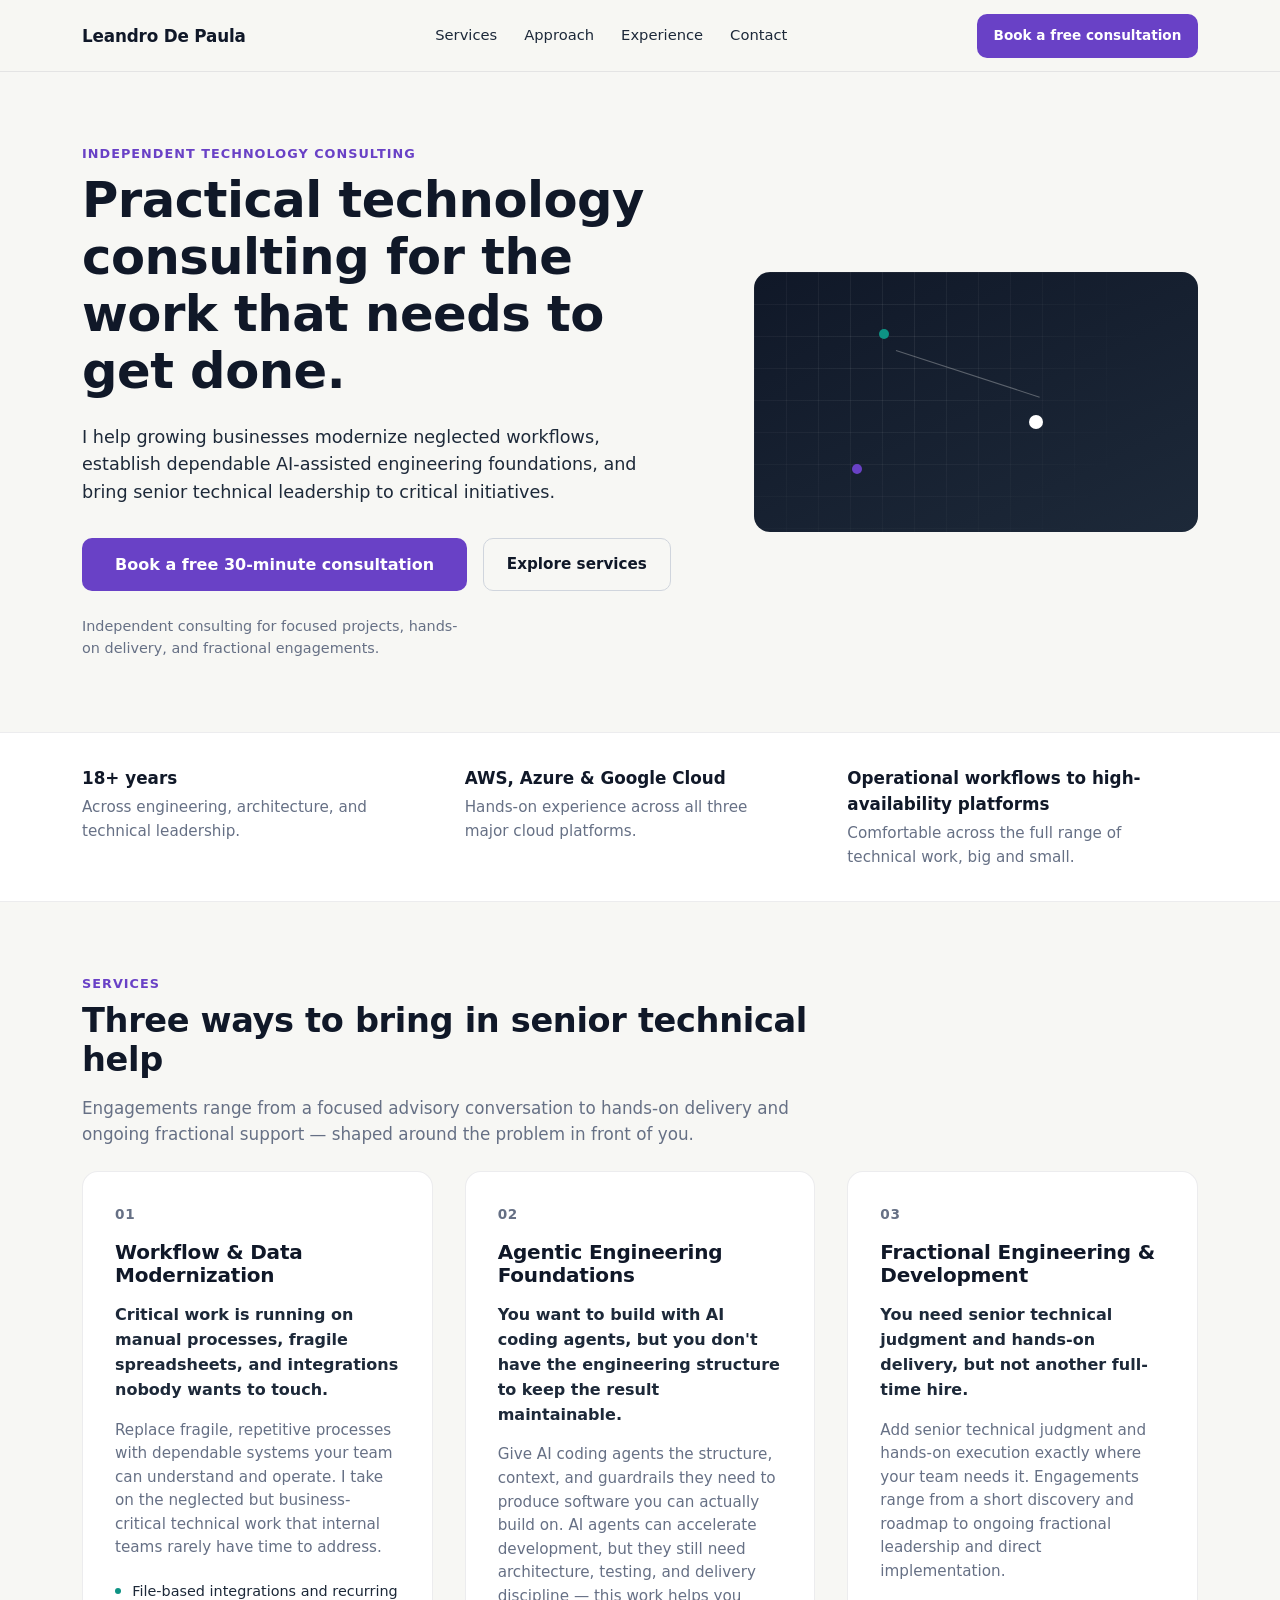
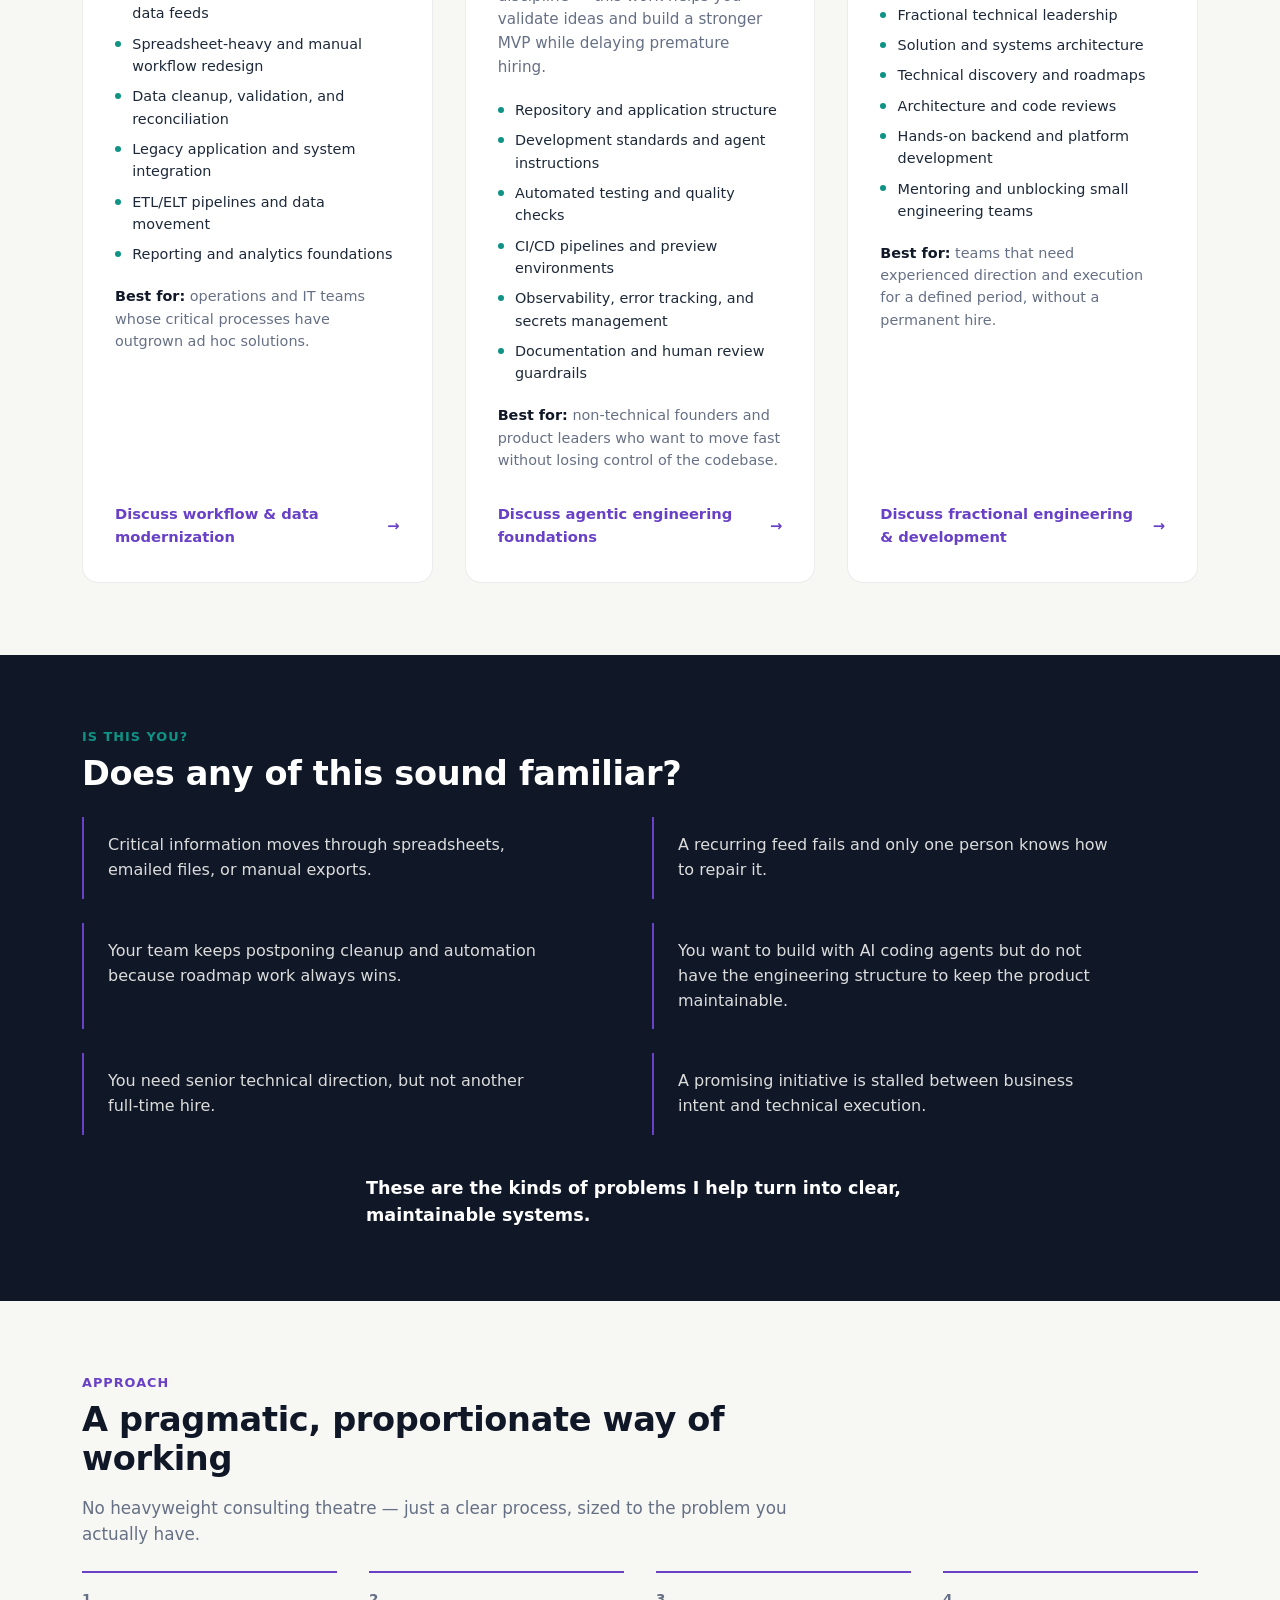
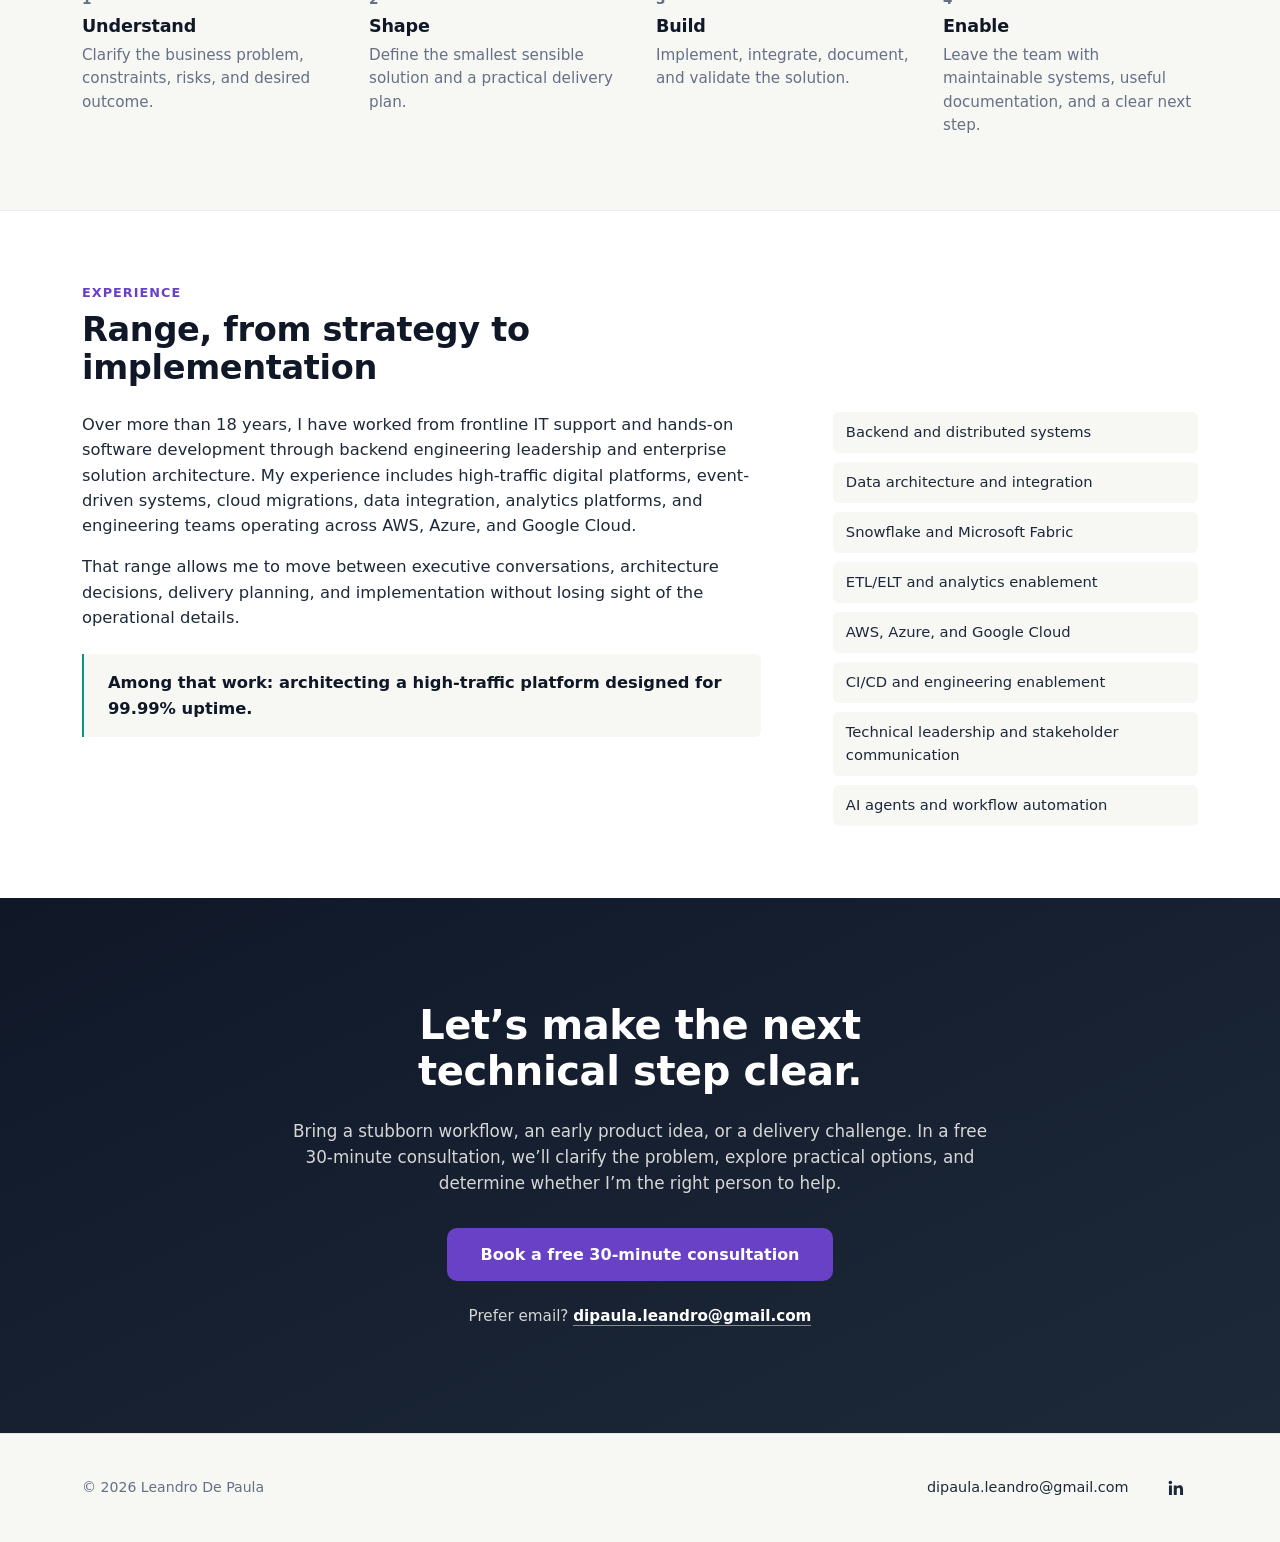
==== commit 4a49ea8d: "Remove location references and align footer contact links right Drop the "Canada" mentions from the " ====
--- a/index.html
+++ b/index.html
@@ -19,7 +19,6 @@
 <meta property="og:type" content="website">
 <meta property="og:title" content="Leandro De Paula | Independent Technology Consultant">
 <meta property="og:description" content="Independent technology consulting for workflow modernization, agentic engineering foundations, cloud and data systems, and fractional technical leadership.">
-<meta property="og:locale" content="en_CA">
 <!--
   OG_IMAGE_PLACEHOLDER: no social preview image has been created yet.
   Add a 1200x630 image named og-image.png to the site root, then uncomment:
@@ -52,10 +51,6 @@
       "sameAs": [
         "https://www.linkedin.com/in/iamleandro-de-paula/"
       ],
-      "address": {
-        "@type": "PostalAddress",
-        "addressCountry": "CA"
-      },
       "knowsAbout": [
         "Software and backend engineering",
         "Technical and solution architecture",
@@ -73,7 +68,6 @@
       "name": "Leandro De Paula — Independent Technology Consulting",
       "description": "Independent technology consulting for workflow modernization, agentic engineering foundations, cloud and data systems, and fractional technical leadership.",
       "provider": { "@id": "#person" },
-      "areaServed": "CA",
       "email": "mailto:dipaula.leandro@gmail.com"
     }
   ]
@@ -106,7 +100,7 @@
   <section id="hero" class="hero" aria-labelledby="hero-heading">
     <div class="hero-inner">
       <div class="hero-copy">
-        <p class="eyebrow">Independent Technology Consulting &middot; Canada</p>
+        <p class="eyebrow">Independent Technology Consulting</p>
         <h1 id="hero-heading">Practical technology consulting for the work that needs to get done.</h1>
         <p class="hero-lede">
           I help growing businesses modernize neglected workflows, establish dependable
@@ -372,7 +366,7 @@
     <p class="footer-copyright">&copy; <span id="current-year">2026</span> Leandro De Paula</p>
     <ul class="footer-links">
       <li>
-        <a href="mailto:dipaula.leandro@gmail.com">dipaula.leandro@gmail.com</a>
+        <a class="footer-email-link" href="mailto:dipaula.leandro@gmail.com">dipaula.leandro@gmail.com</a>
       </li>
       <li>
         <a class="icon-link" href="https://www.linkedin.com/in/iamleandro-de-paula/"
@@ -384,7 +378,6 @@
         </a>
       </li>
     </ul>
-    <p class="footer-statement">Independent technology consulting based in Canada.</p>
   </div>
 </footer>
 
--- a/styles.css
+++ b/styles.css
@@ -791,8 +791,7 @@
   gap: var(--space-2);
 }
 
-.footer-copyright,
-.footer-statement {
+.footer-copyright {
   font-size: 0.88rem;
   color: var(--color-gray);
 }
@@ -804,42 +803,38 @@
   font-size: 0.9rem;
 }
 
+.footer-links li {
+  display: flex;
+  align-items: center;
+}
+
 .footer-links a {
-  display: inline-block;
-  padding: 0.4em 0.1em;
+  display: inline-flex;
+  align-items: center;
+  min-height: 44px;
+  line-height: 1;
   color: var(--color-charcoal);
+  transition: border-color var(--transition-fast), color var(--transition-fast), background-color var(--transition-fast);
+}
+
+.footer-email-link {
+  padding-inline: 0.1em;
   border-bottom: 1px solid transparent;
-  transition: border-color var(--transition-fast), color var(--transition-fast);
-}
-
-.footer-links a:hover {
+}
+
+.footer-email-link:hover {
   color: var(--color-accent);
   border-color: currentColor;
 }
 
 .icon-link {
-  display: inline-flex;
-  align-items: center;
   justify-content: center;
   width: 44px;
   height: 44px;
   border-radius: 50%;
-  color: var(--color-charcoal);
 }
 
 .icon-link:hover {
   color: var(--color-accent);
   background: rgba(105, 65, 198, 0.08);
 }
-
-.footer-statement {
-  width: 100%;
-  order: 3;
-}
-
-@media (min-width: 640px) {
-  .footer-statement {
-    width: auto;
-    order: 0;
-  }
-}
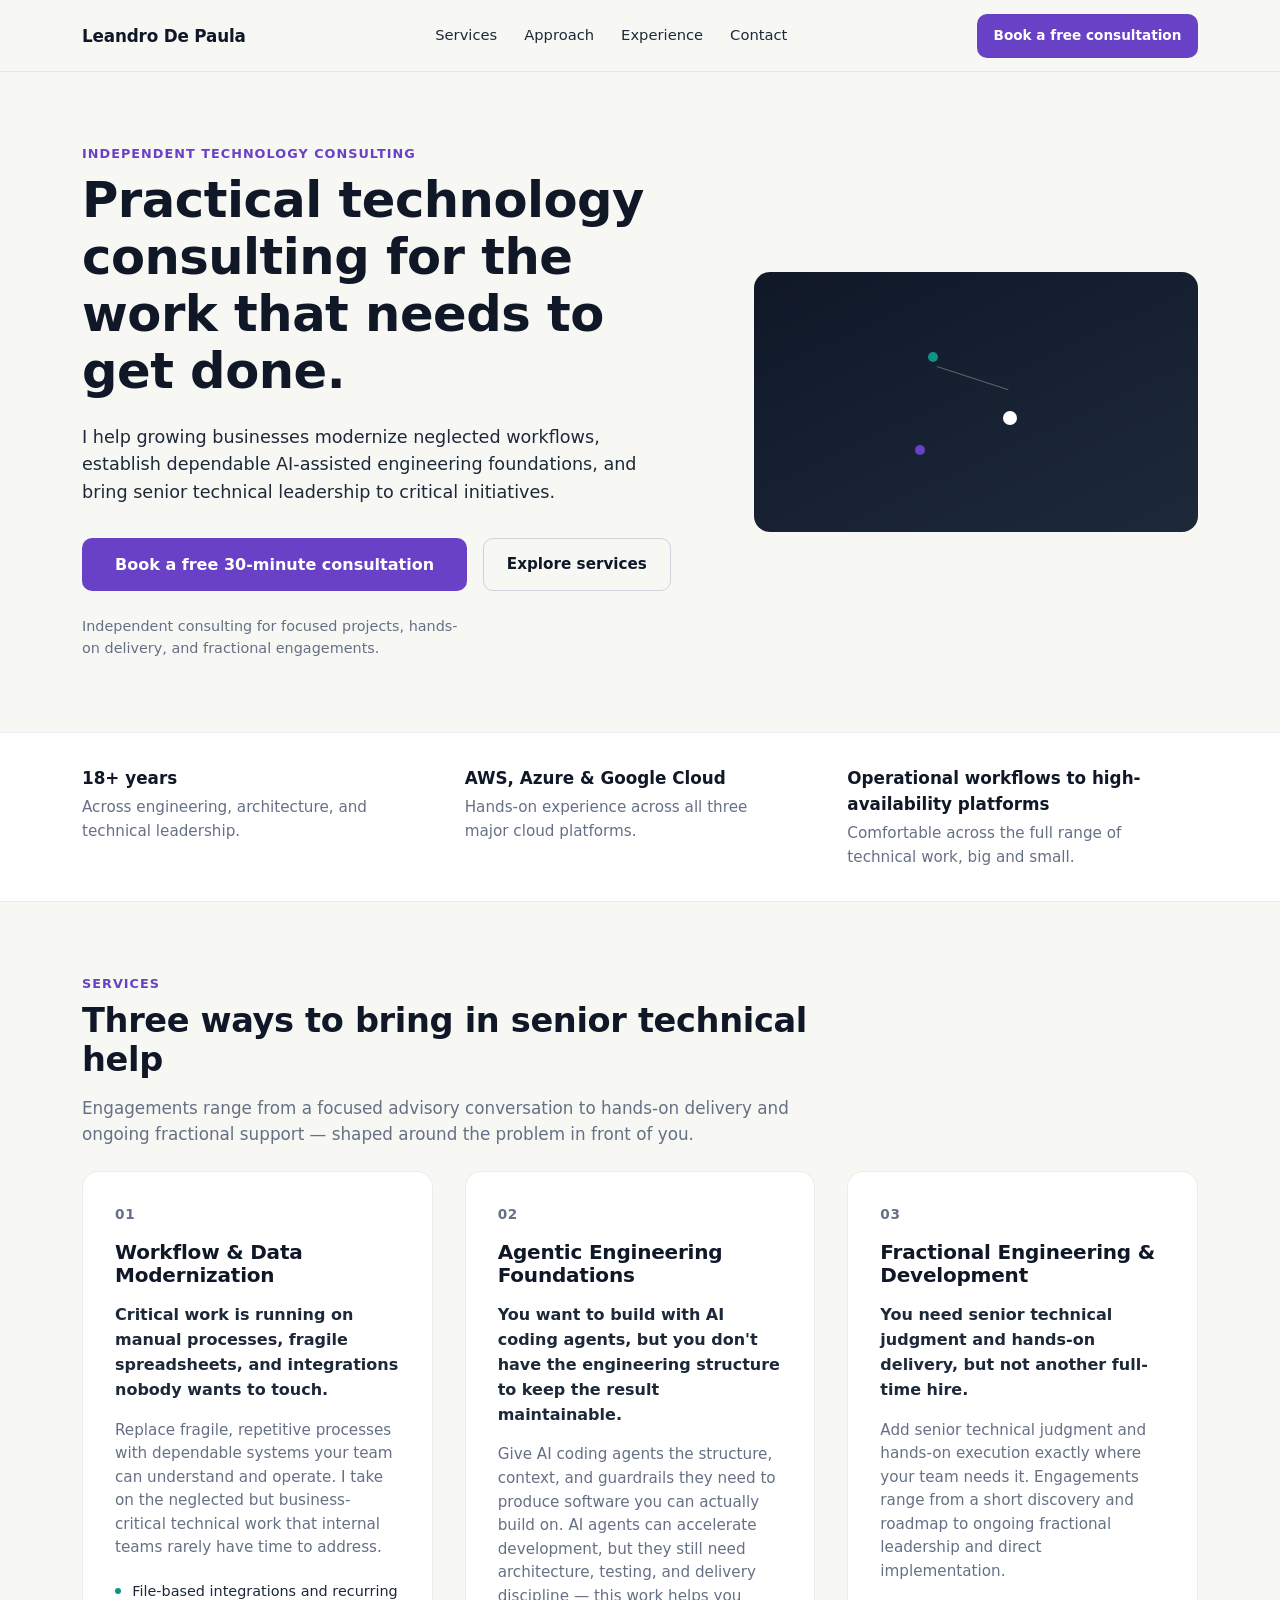
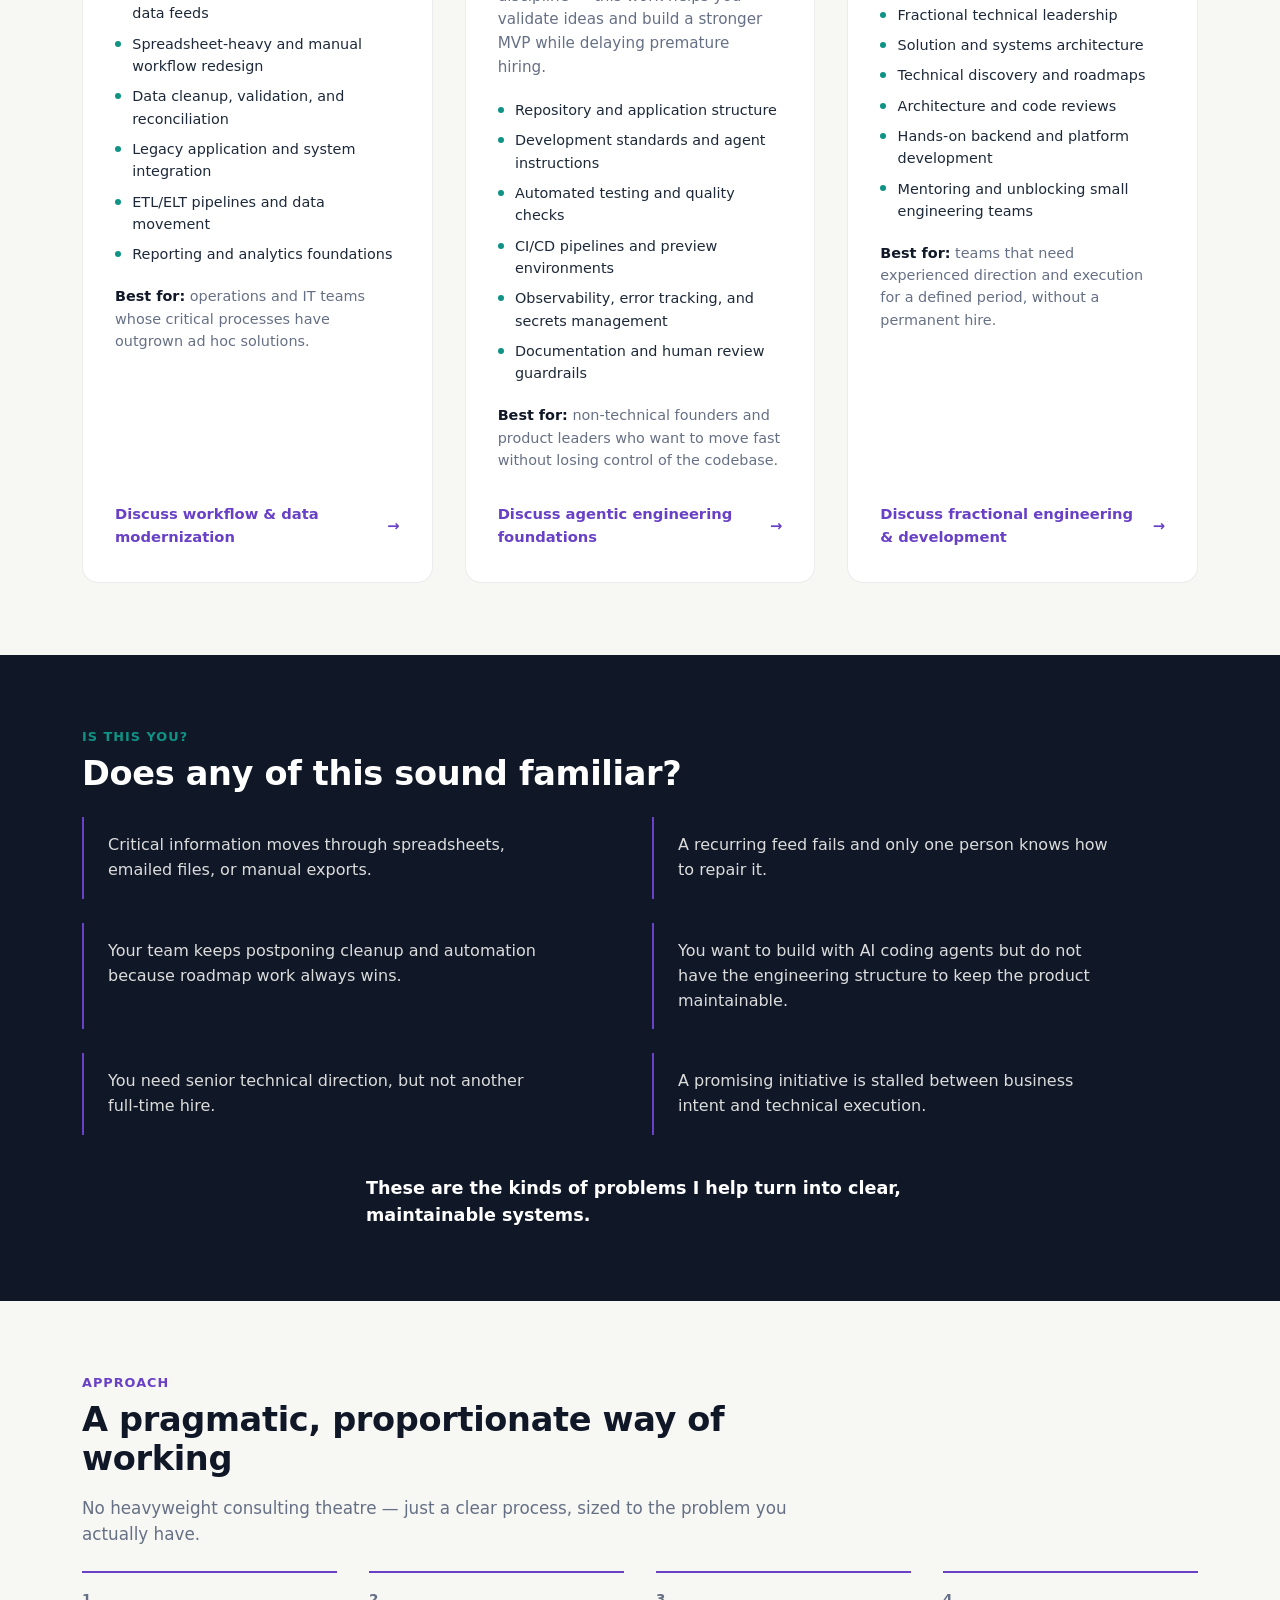
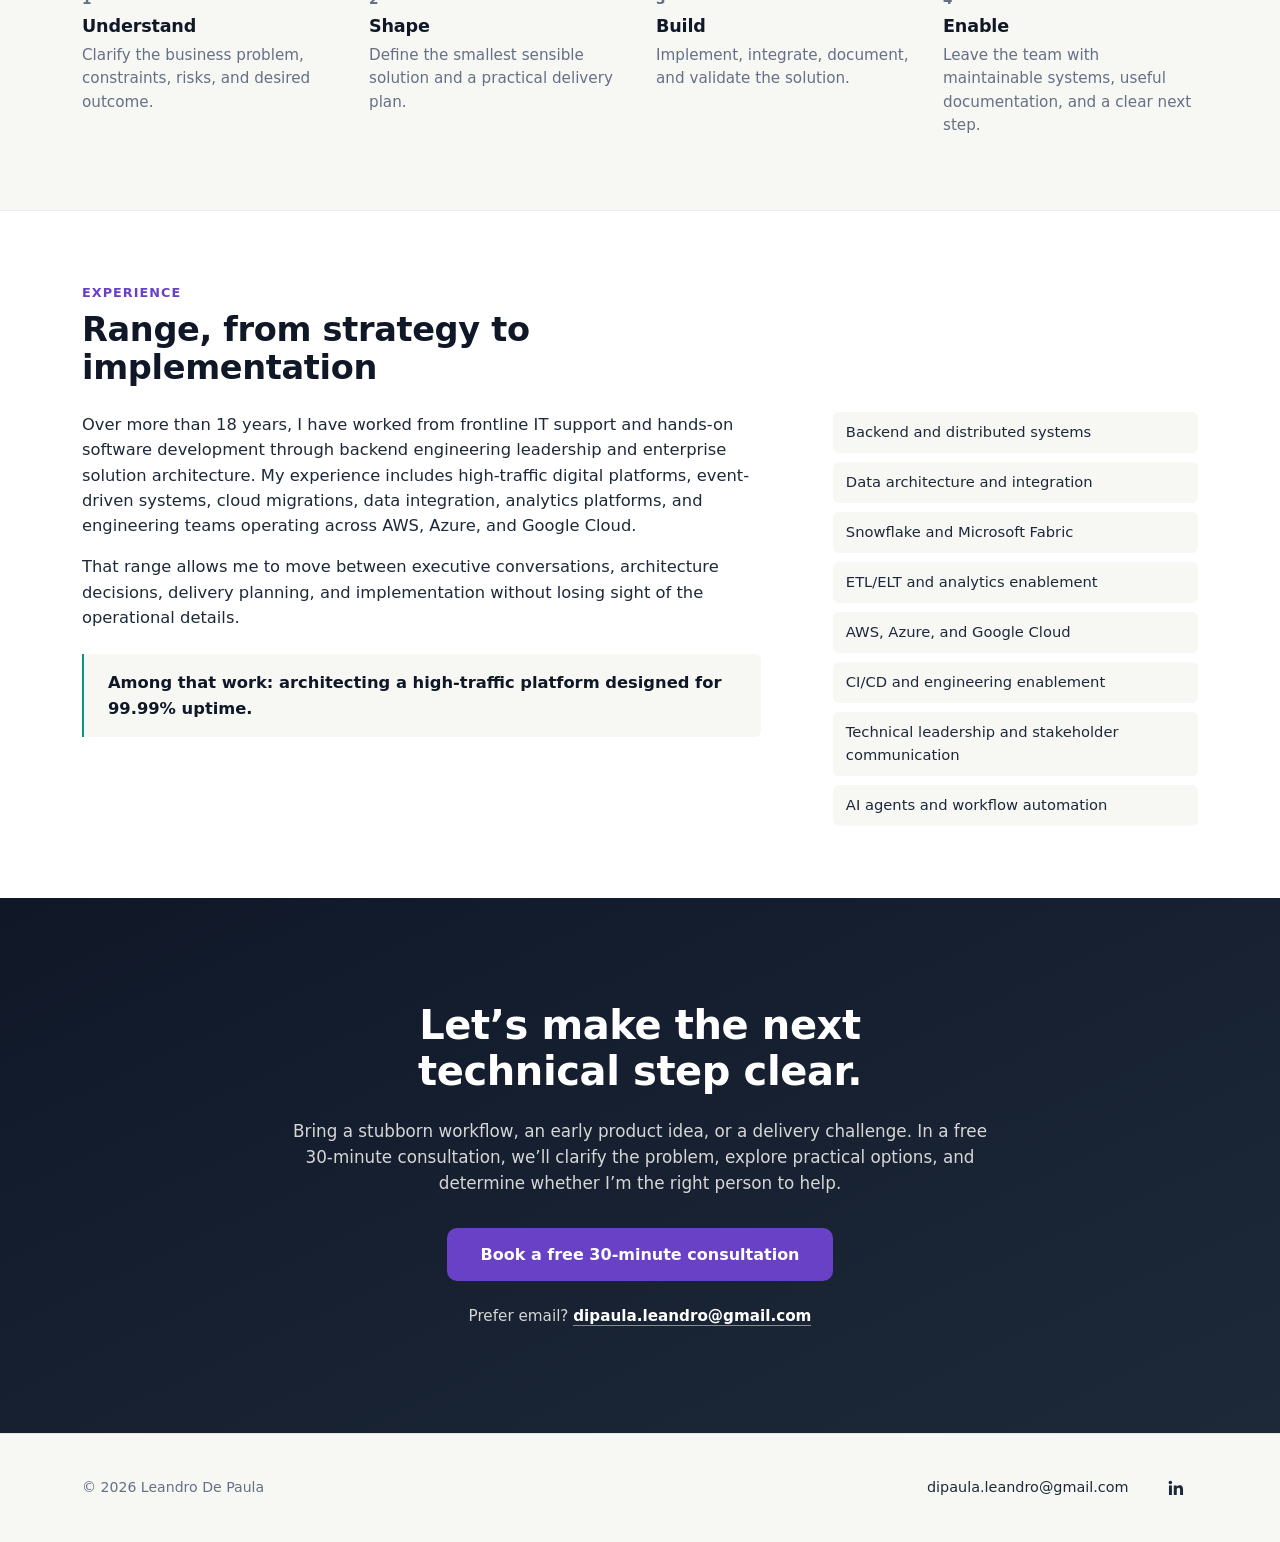
==== commit cba32c02: "Remove decorative hero grid overlay and center the node cluster Drop hero-graphic-grid (a faint dot-" ====
--- a/index.html
+++ b/index.html
@@ -119,11 +119,12 @@
         </p>
       </div>
       <div class="hero-graphic" aria-hidden="true">
-        <div class="hero-graphic-grid"></div>
-        <div class="hero-graphic-node hero-graphic-node--a"></div>
-        <div class="hero-graphic-node hero-graphic-node--b"></div>
-        <div class="hero-graphic-node hero-graphic-node--c"></div>
-        <div class="hero-graphic-line"></div>
+        <div class="hero-graphic-cluster">
+          <div class="hero-graphic-node hero-graphic-node--a"></div>
+          <div class="hero-graphic-node hero-graphic-node--b"></div>
+          <div class="hero-graphic-node hero-graphic-node--c"></div>
+          <div class="hero-graphic-line"></div>
+        </div>
       </div>
     </div>
   </section>
--- a/styles.css
+++ b/styles.css
@@ -394,16 +394,15 @@
   border-radius: var(--radius-lg);
   background: linear-gradient(155deg, var(--color-ink) 0%, var(--color-charcoal) 100%);
   overflow: hidden;
-}
-
-.hero-graphic-grid {
-  position: absolute;
-  inset: 0;
-  background-image:
-    linear-gradient(rgba(247, 247, 244, 0.08) 1px, transparent 1px),
-    linear-gradient(90deg, rgba(247, 247, 244, 0.08) 1px, transparent 1px);
-  background-size: 32px 32px;
-  mask-image: radial-gradient(circle at 30% 30%, black, transparent 75%);
+  display: flex;
+  align-items: center;
+  justify-content: center;
+}
+
+.hero-graphic-cluster {
+  position: relative;
+  width: 220px;
+  height: 180px;
 }
 
 .hero-graphic-node {
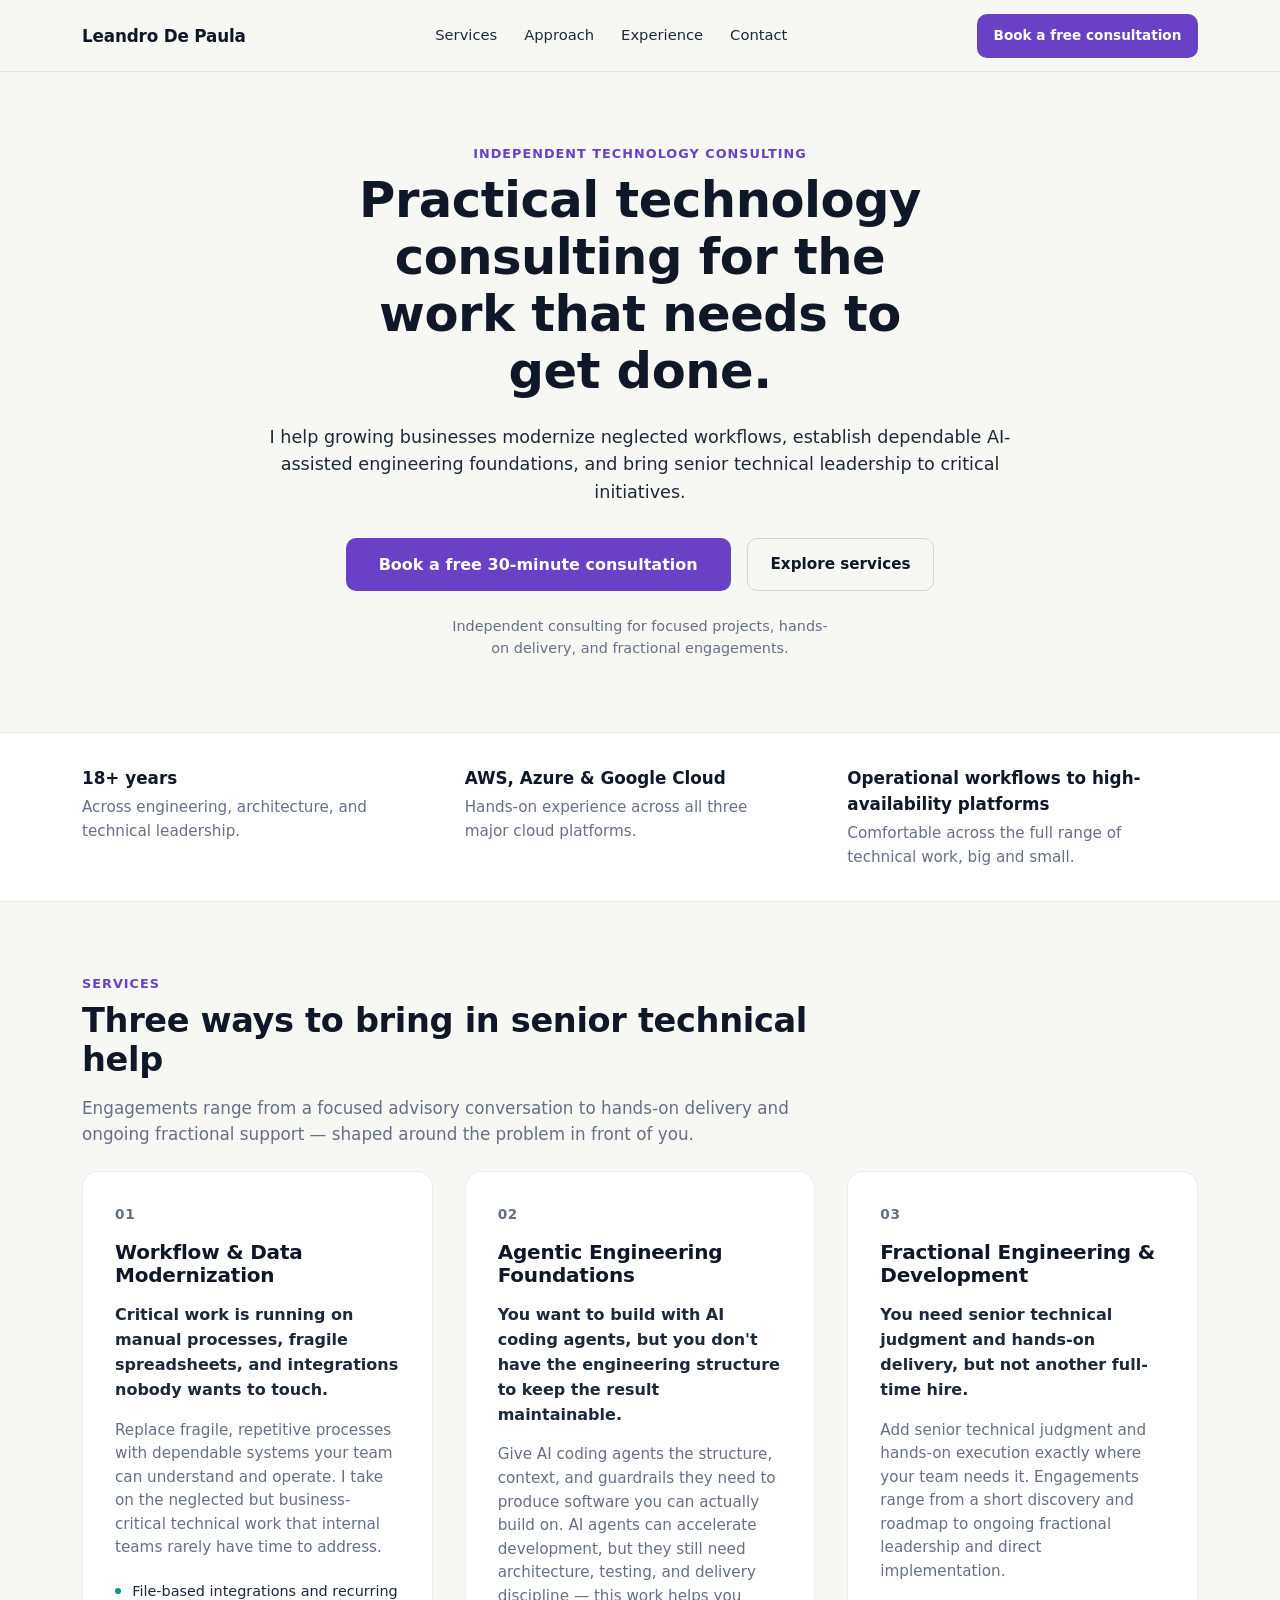
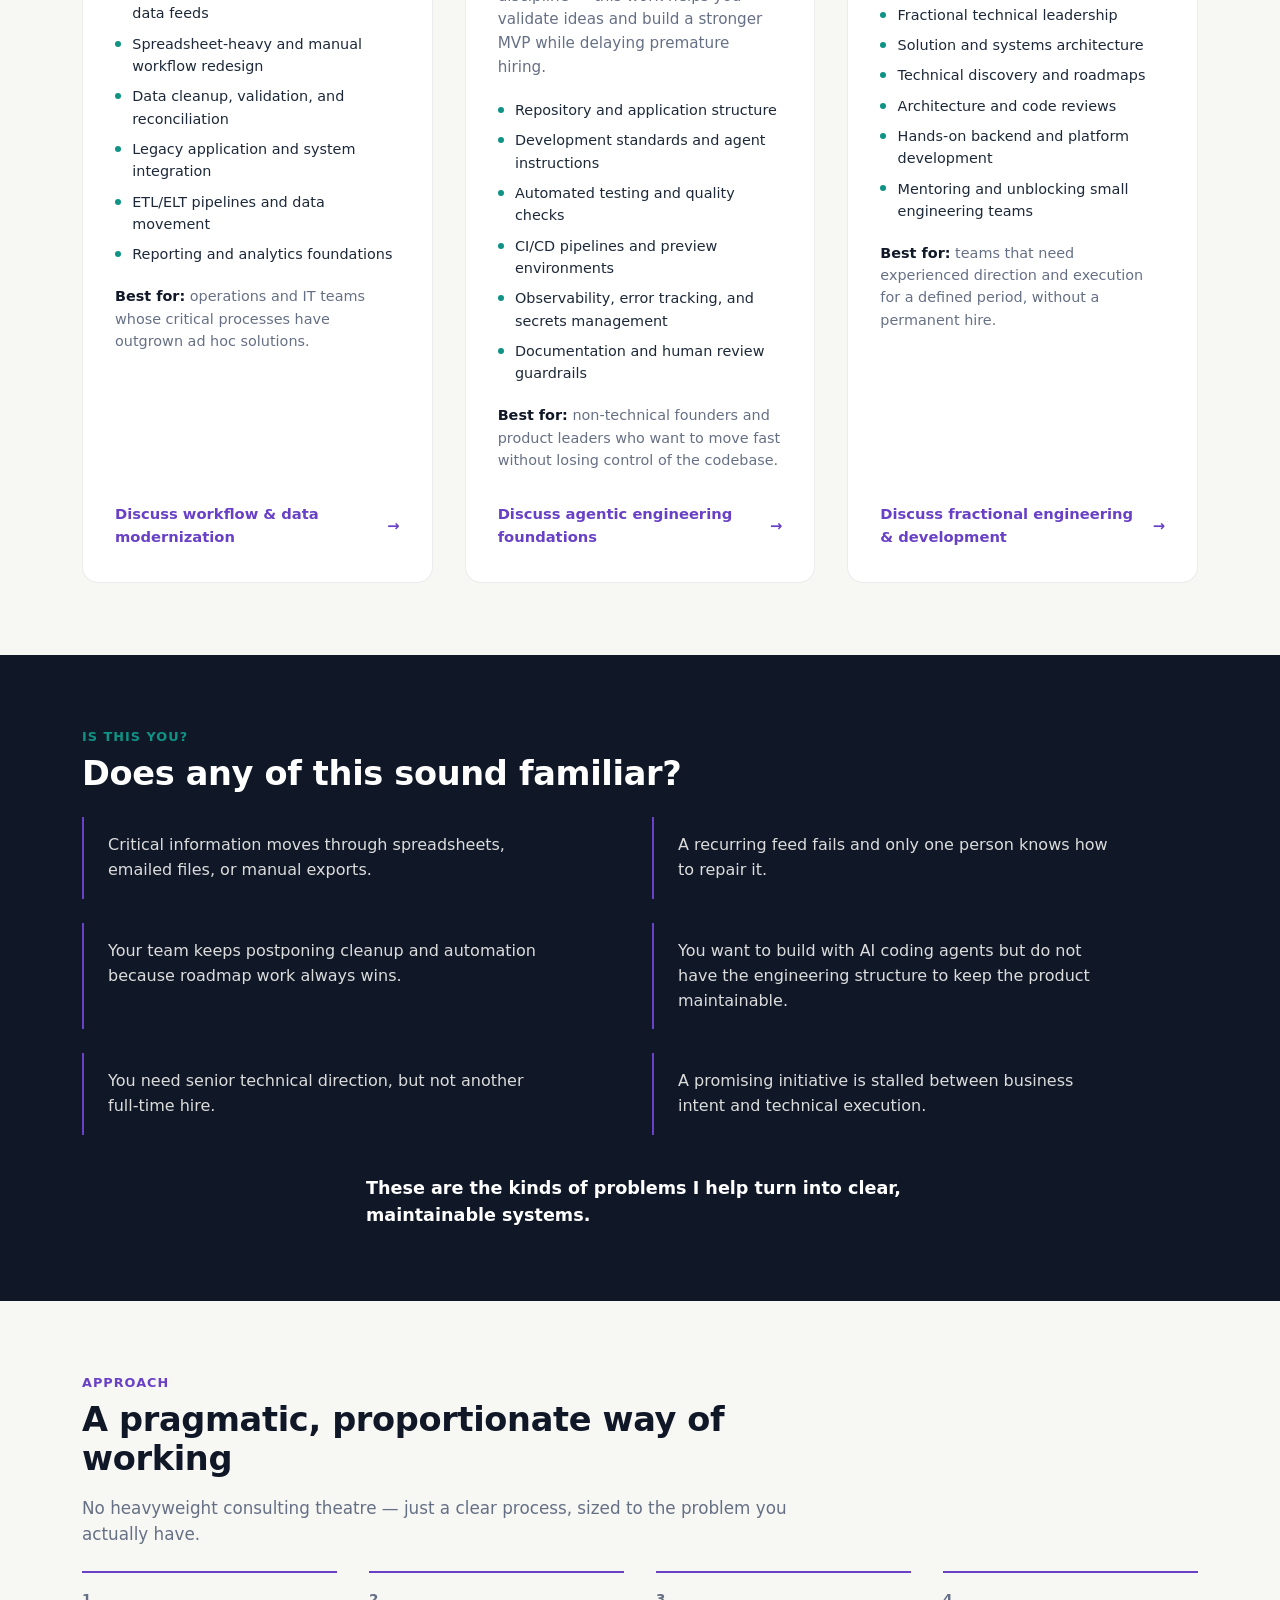
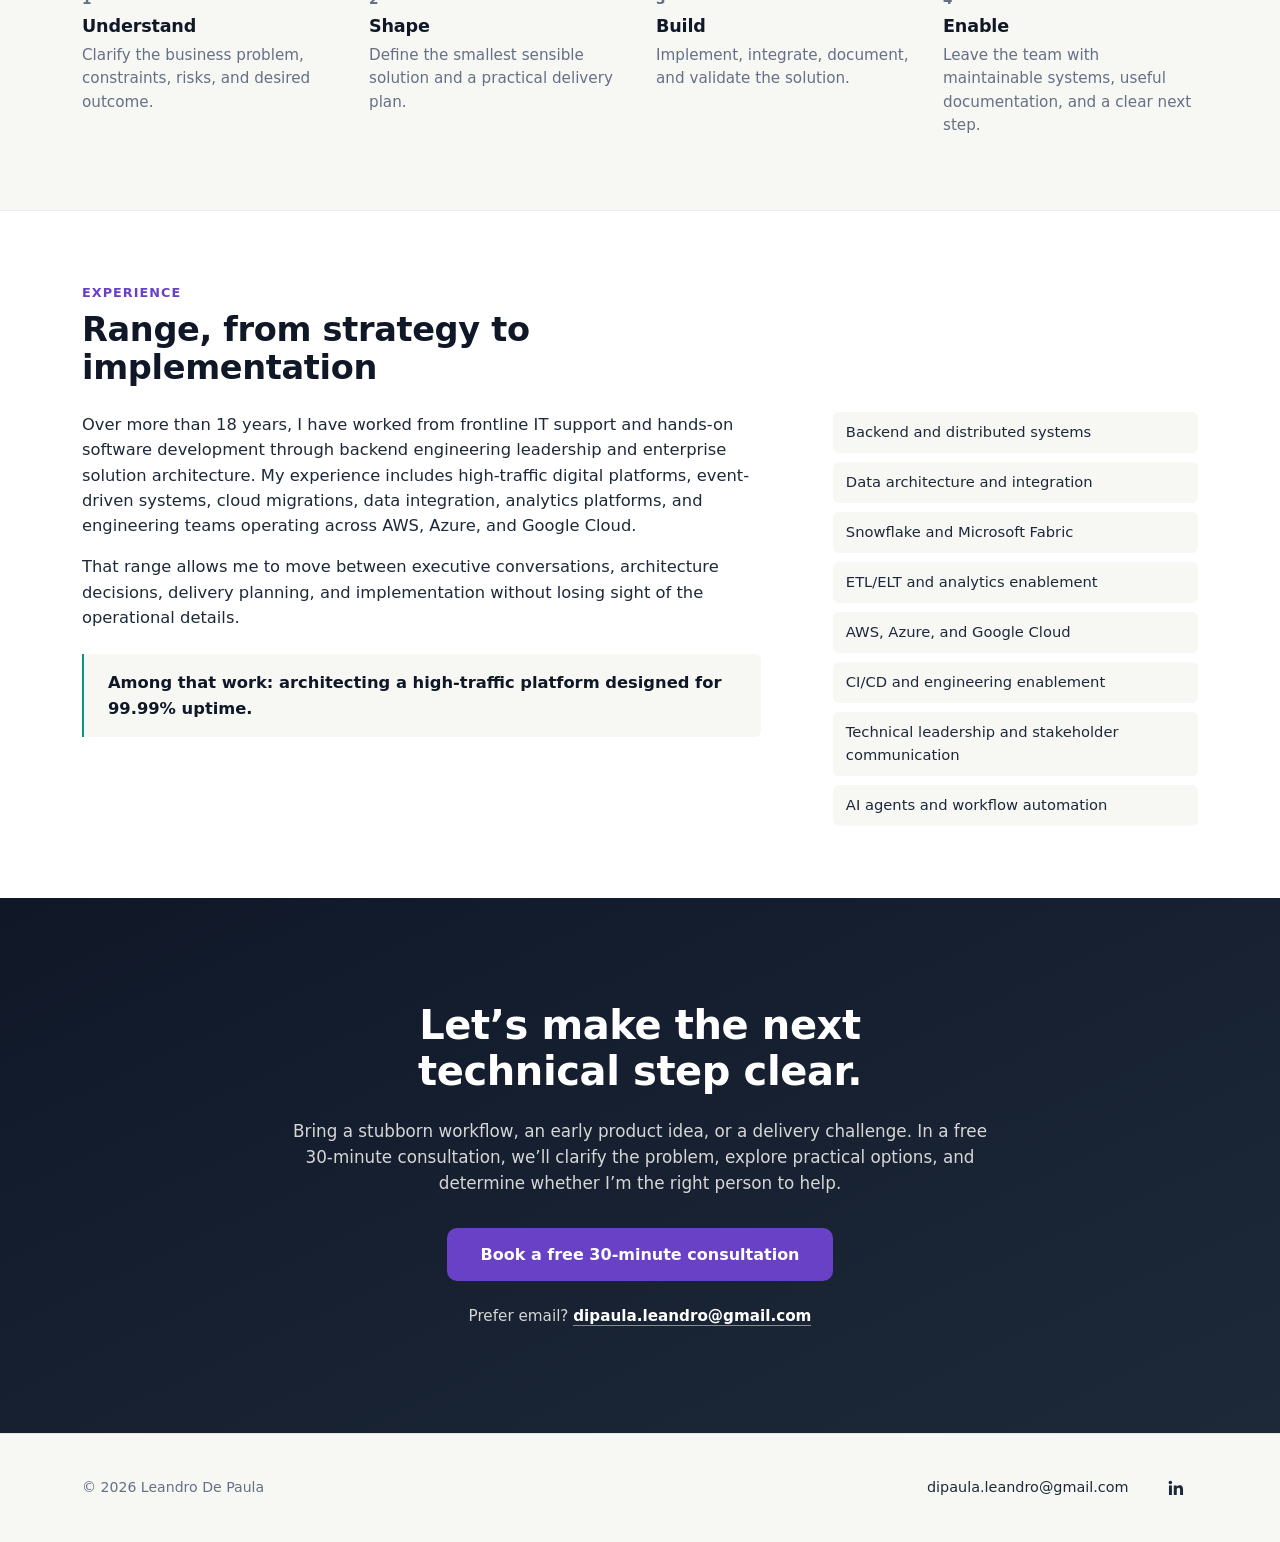
==== commit e10cfd98: "Remove the hero graphic panel and center the hero copy The dark hero-graphic panel served no purpose" ====
--- a/index.html
+++ b/index.html
@@ -118,14 +118,6 @@
           Independent consulting for focused projects, hands-on delivery, and fractional engagements.
         </p>
       </div>
-      <div class="hero-graphic" aria-hidden="true">
-        <div class="hero-graphic-cluster">
-          <div class="hero-graphic-node hero-graphic-node--a"></div>
-          <div class="hero-graphic-node hero-graphic-node--b"></div>
-          <div class="hero-graphic-node hero-graphic-node--c"></div>
-          <div class="hero-graphic-line"></div>
-        </div>
-      </div>
     </div>
   </section>
 
--- a/styles.css
+++ b/styles.css
@@ -349,17 +349,12 @@
   position: relative;
 }
 
-.hero-inner {
-  display: grid;
-  gap: var(--space-5);
-  align-items: center;
-}
-
-@media (min-width: 960px) {
-  .hero-inner {
-    grid-template-columns: minmax(0, 1.15fr) minmax(0, 0.85fr);
-    gap: var(--space-6);
-  }
+.hero-copy {
+  display: flex;
+  flex-direction: column;
+  align-items: center;
+  text-align: center;
+  margin-inline: auto;
 }
 
 .hero-copy h1 {
@@ -377,6 +372,7 @@
 .hero-actions {
   display: flex;
   flex-wrap: wrap;
+  justify-content: center;
   gap: var(--space-2);
   margin-top: var(--space-4);
 }
@@ -386,62 +382,6 @@
   font-size: 0.9rem;
   color: var(--color-gray);
   max-width: 42ch;
-}
-
-.hero-graphic {
-  position: relative;
-  min-height: 260px;
-  border-radius: var(--radius-lg);
-  background: linear-gradient(155deg, var(--color-ink) 0%, var(--color-charcoal) 100%);
-  overflow: hidden;
-  display: flex;
-  align-items: center;
-  justify-content: center;
-}
-
-.hero-graphic-cluster {
-  position: relative;
-  width: 220px;
-  height: 180px;
-}
-
-.hero-graphic-node {
-  position: absolute;
-  width: 10px;
-  height: 10px;
-  border-radius: 50%;
-  background: var(--color-teal);
-}
-
-.hero-graphic-node--a {
-  top: 22%;
-  left: 28%;
-  background: var(--color-teal);
-}
-
-.hero-graphic-node--b {
-  top: 55%;
-  left: 62%;
-  width: 14px;
-  height: 14px;
-  background: var(--color-white);
-}
-
-.hero-graphic-node--c {
-  top: 74%;
-  left: 22%;
-  background: var(--color-accent);
-}
-
-.hero-graphic-line {
-  position: absolute;
-  top: 30%;
-  left: 32%;
-  width: 34%;
-  height: 1px;
-  background: rgba(247, 247, 244, 0.3);
-  transform: rotate(18deg);
-  transform-origin: left center;
 }
 
 /* --------------------------------------------------------------------------
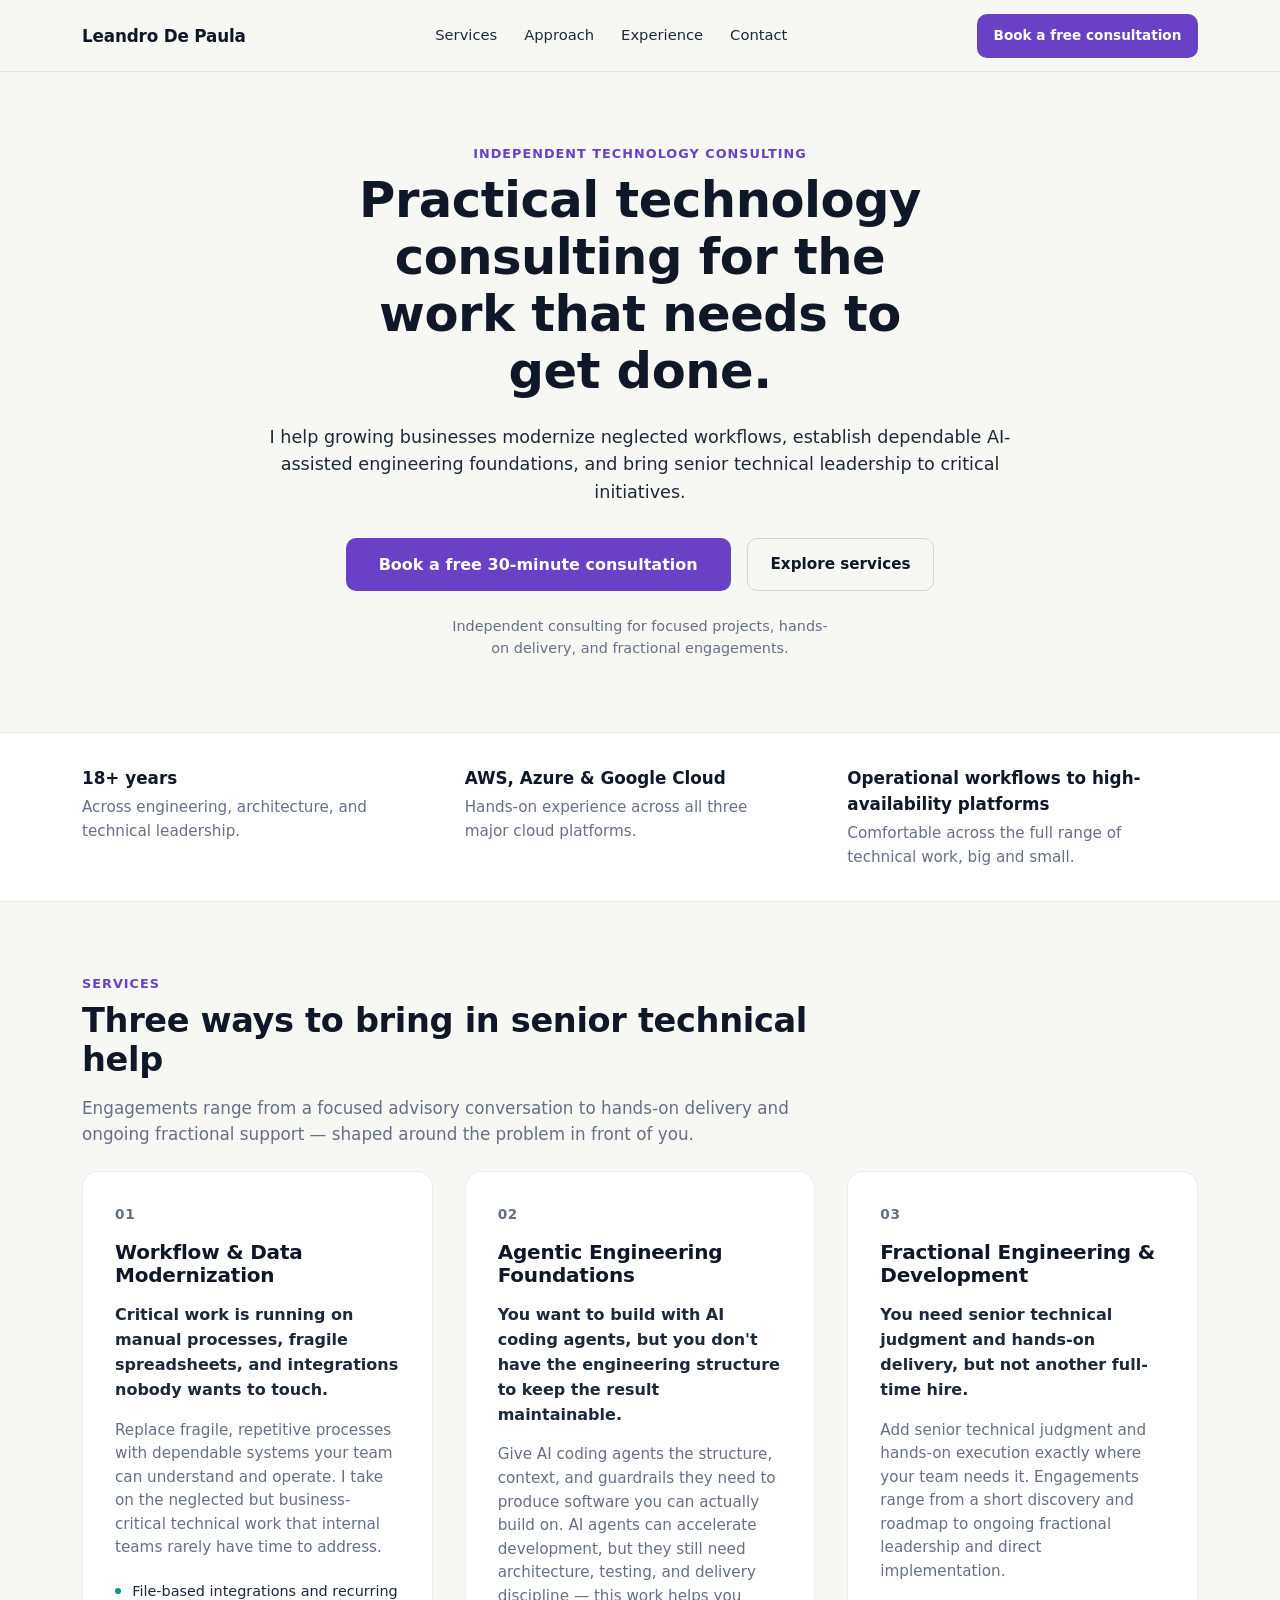
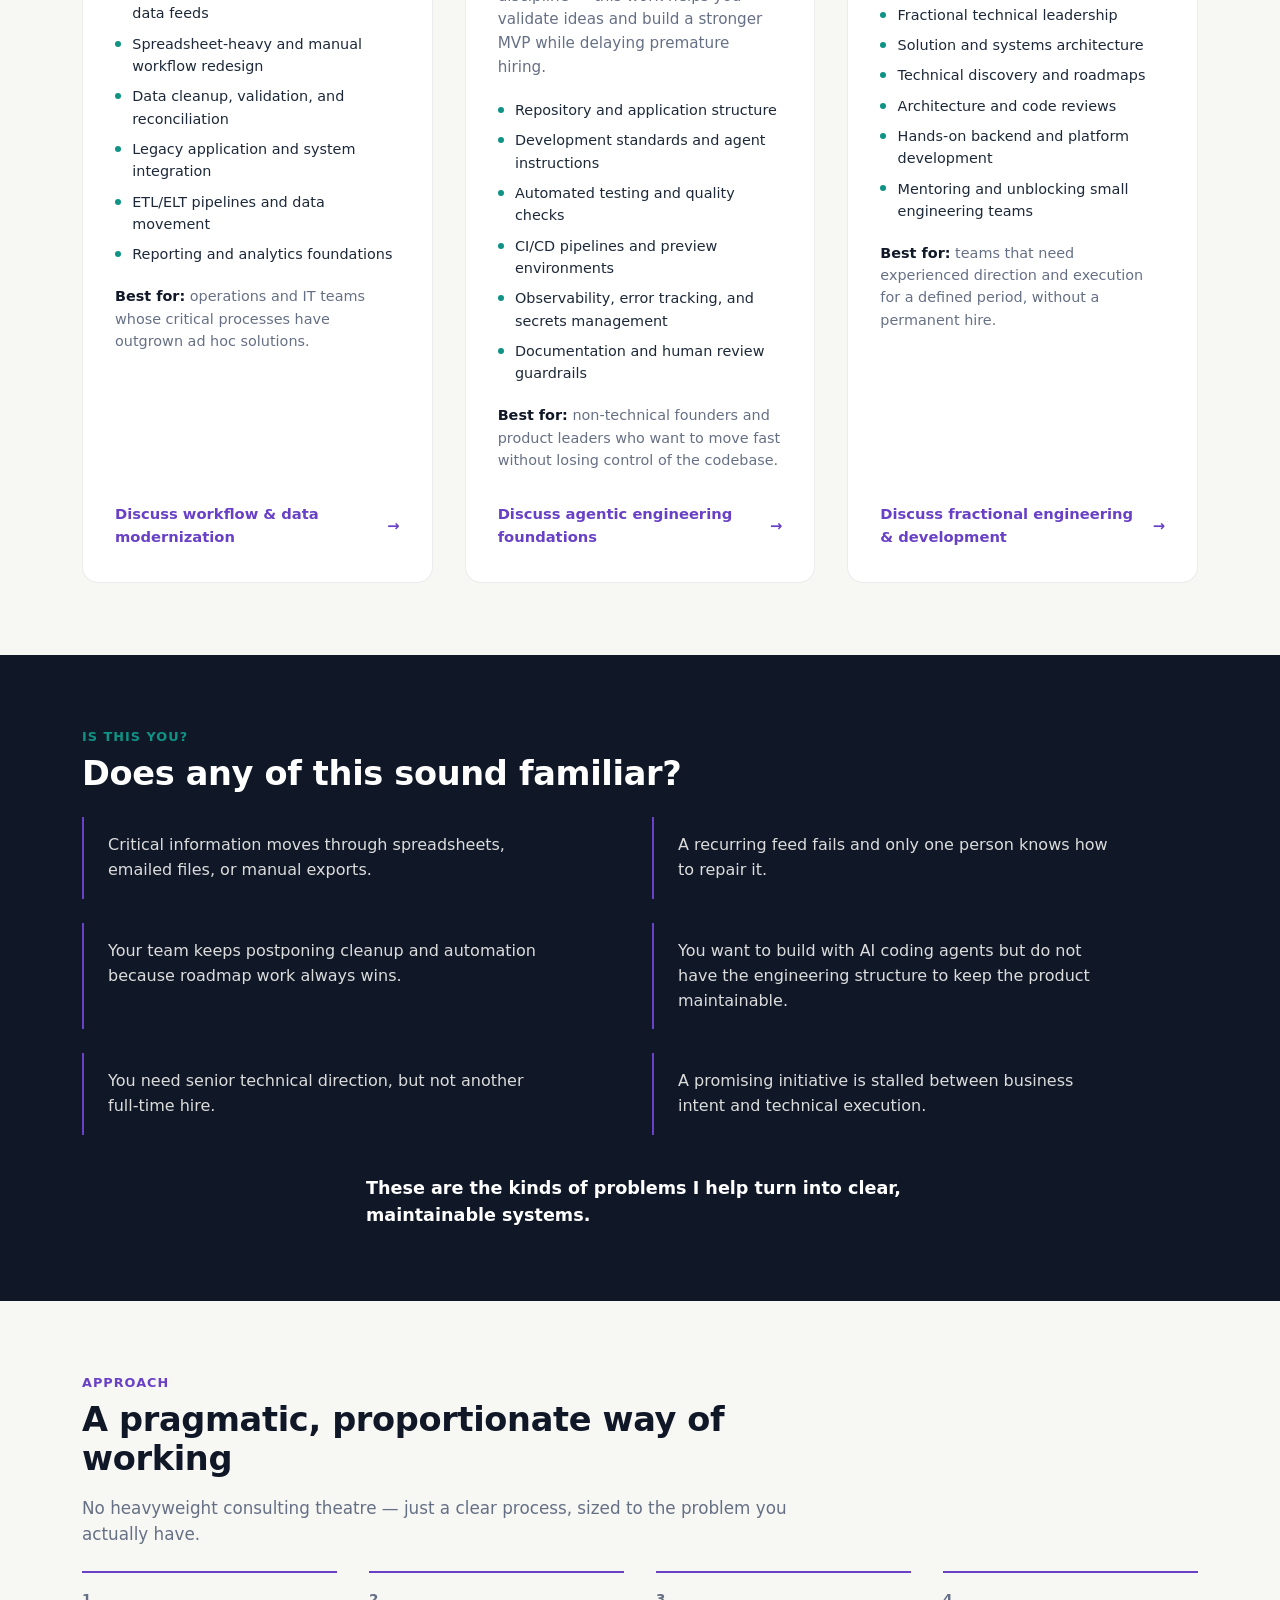
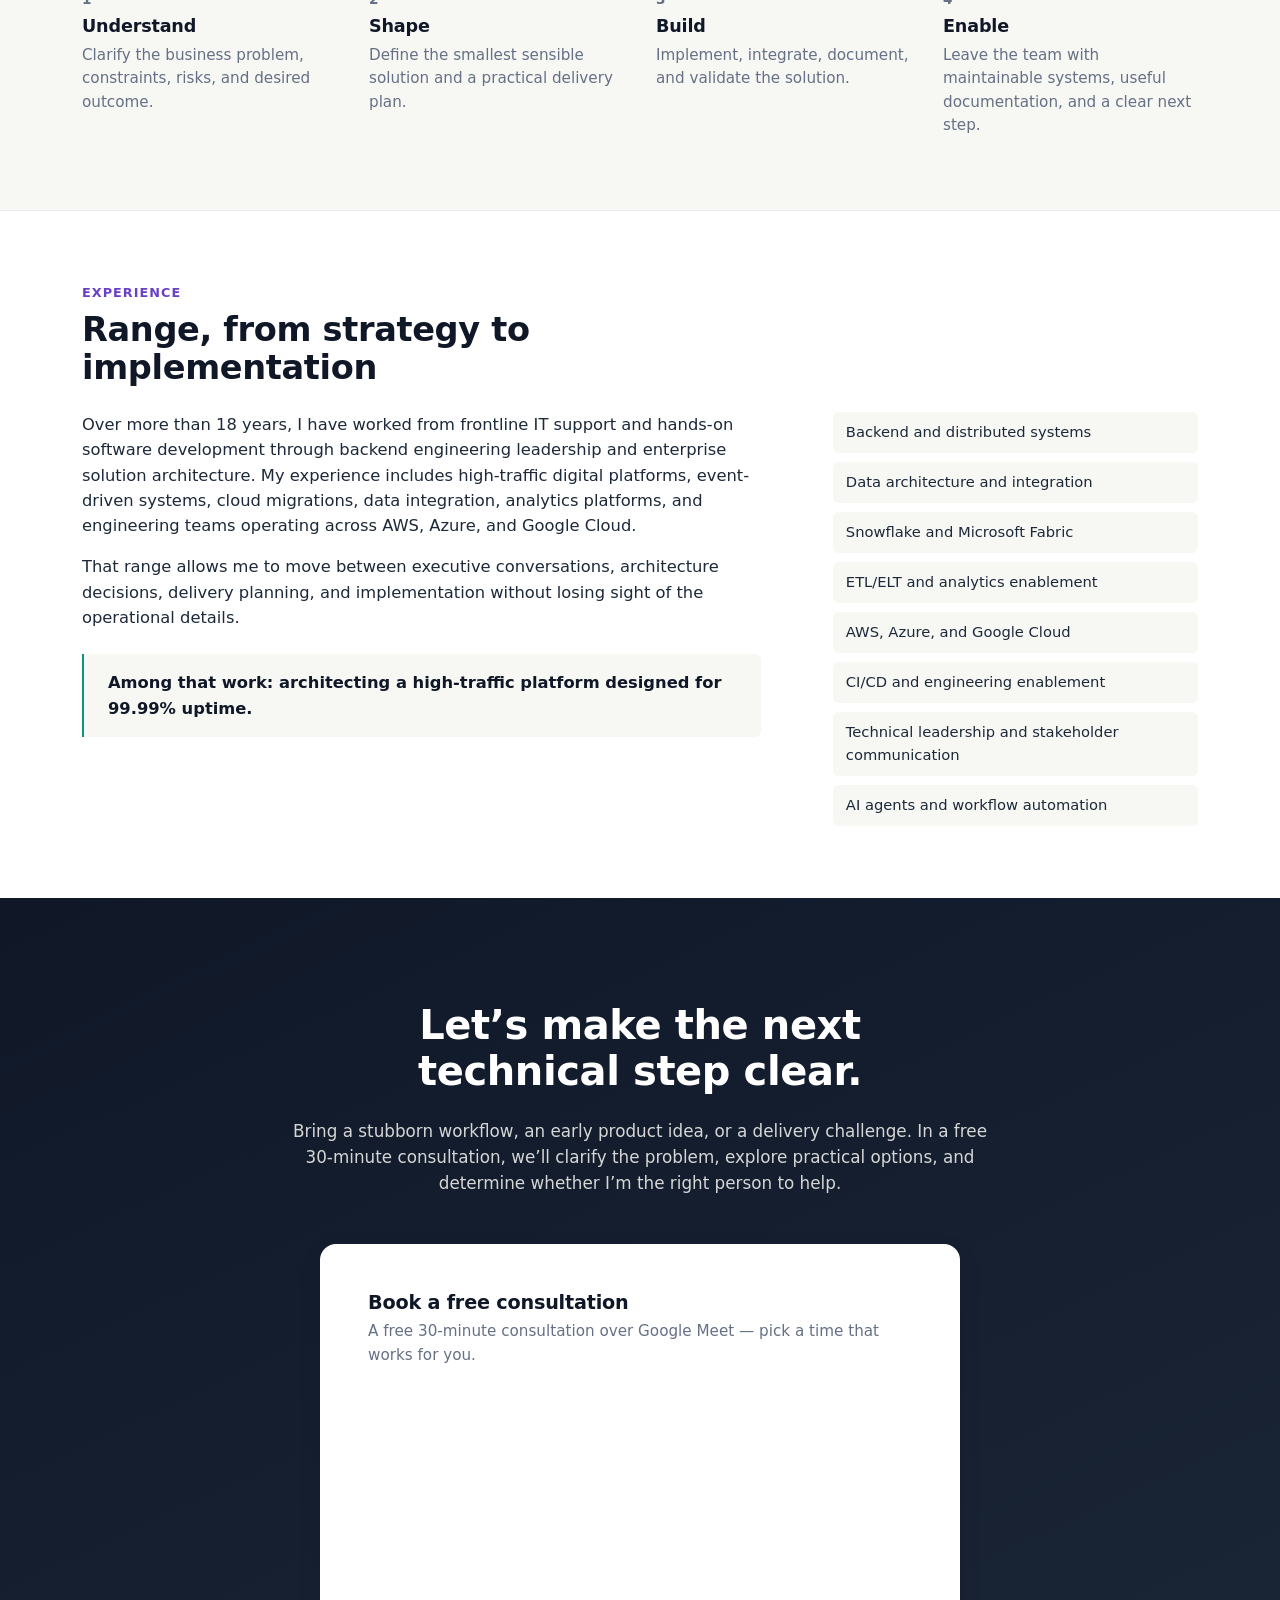
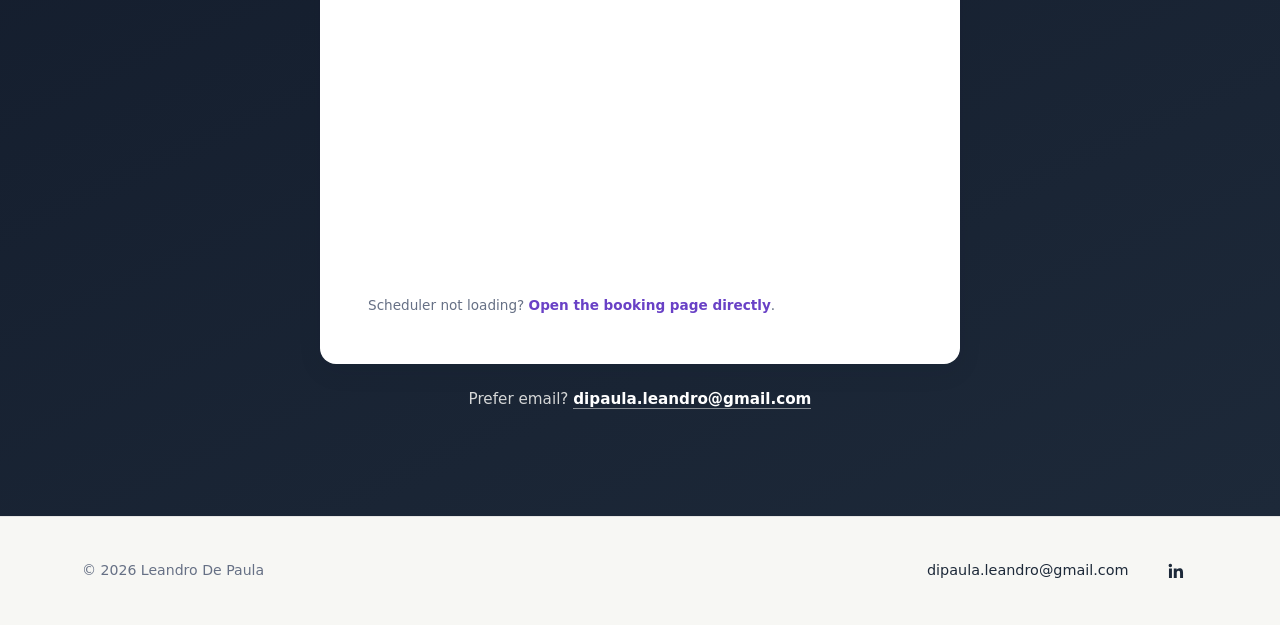
==== commit 936f99e6: "Replace mailto booking buttons with an embedded Tymeslot scheduler The header, hero, and final-CTA "" ====
--- a/index.html
+++ b/index.html
@@ -87,9 +87,7 @@
       <a href="#experience">Experience</a>
       <a href="#contact">Contact</a>
     </nav>
-    <!-- BOOKING_URL_PLACEHOLDER: see script.js to set a real scheduling link in one place. -->
-    <a class="btn btn-primary btn-compact header-cta" data-booking-link
-       href="mailto:dipaula.leandro@gmail.com?subject=Free%2030-minute%20consultation">
+    <a class="btn btn-primary btn-compact header-cta" href="#book">
       Book a free consultation
     </a>
   </div>
@@ -108,8 +106,7 @@
           critical initiatives.
         </p>
         <div class="hero-actions">
-          <a class="btn btn-primary btn-large" data-booking-link
-             href="mailto:dipaula.leandro@gmail.com?subject=Free%2030-minute%20consultation">
+          <a class="btn btn-primary btn-large" href="#book">
             Book a free 30-minute consultation
           </a>
           <a class="btn btn-secondary" href="#services">Explore services</a>
@@ -340,11 +337,34 @@
         In a free 30-minute consultation, we&rsquo;ll clarify the problem, explore
         practical options, and determine whether I&rsquo;m the right person to help.
       </p>
-      <!-- BOOKING_URL_PLACEHOLDER: see script.js to set a real scheduling link in one place. -->
-      <a class="btn btn-primary btn-large" data-booking-link
-         href="mailto:dipaula.leandro@gmail.com?subject=Free%2030-minute%20consultation">
-        Book a free 30-minute consultation
-      </a>
+      <div id="book" class="booking-card">
+        <h3 id="booking-heading" class="booking-heading">Book a free consultation</h3>
+        <p class="booking-description">
+          A free 30-minute consultation over Google Meet &mdash; pick a time that works for you.
+        </p>
+        <!--
+          Tymeslot inline embed. The widget resizes its own iframe height
+          automatically; the min-height below just reserves space up front
+          so the page doesn't jump as it loads.
+        -->
+        <div
+          id="tymeslot-booking"
+          class="tymeslot-embed"
+          data-username="leo"
+          data-layout="column">
+        </div>
+        <script src="https://tymeslot.app/embed.js" async></script>
+        <p class="booking-fallback">
+          Scheduler not loading?
+          <a href="https://tymeslot.app/leo">Open the booking page directly</a>.
+        </p>
+        <noscript>
+          <p class="booking-fallback">
+            Enable JavaScript to book here, or
+            <a href="https://tymeslot.app/leo">open the booking page directly</a>.
+          </p>
+        </noscript>
+      </div>
       <p class="contact-alt">
         Prefer email?
         <a href="mailto:dipaula.leandro@gmail.com">dipaula.leandro@gmail.com</a>
--- a/styles.css
+++ b/styles.css
@@ -692,10 +692,6 @@
   font-size: 1.05rem;
 }
 
-.contact-cta .btn-primary {
-  margin-top: var(--space-4);
-}
-
 .contact-cta .contact-alt {
   margin-top: var(--space-3);
   font-size: 0.95rem;
@@ -710,6 +706,59 @@
 
 .contact-alt a:hover {
   border-color: var(--color-white);
+}
+
+.contact-cta .booking-card {
+  width: 100%;
+  max-width: 640px;
+  margin-top: var(--space-5);
+  padding: var(--space-4);
+  background: var(--color-white);
+  border-radius: var(--radius-lg);
+  box-shadow: var(--shadow-md);
+  color: var(--color-ink);
+  text-align: left;
+}
+
+.contact-cta .booking-card .booking-heading {
+  color: var(--color-ink);
+  font-size: 1.2rem;
+}
+
+.contact-cta .booking-card .booking-description {
+  margin-top: 0.4em;
+  color: var(--color-gray);
+  font-size: 0.95rem;
+  max-width: none;
+}
+
+.tymeslot-embed {
+  margin-top: var(--space-3);
+  width: 100%;
+  min-height: 480px;
+}
+
+.contact-cta .booking-card .booking-fallback {
+  margin-top: var(--space-3);
+  color: var(--color-gray);
+  font-size: 0.85rem;
+  max-width: none;
+}
+
+.contact-cta .booking-card .booking-fallback a {
+  color: var(--color-accent);
+  font-weight: 600;
+  border-bottom: 1px solid transparent;
+}
+
+.contact-cta .booking-card .booking-fallback a:hover {
+  border-color: currentColor;
+}
+
+@media (min-width: 640px) {
+  .contact-cta .booking-card {
+    padding: var(--space-5);
+  }
 }
 
 /* --------------------------------------------------------------------------
